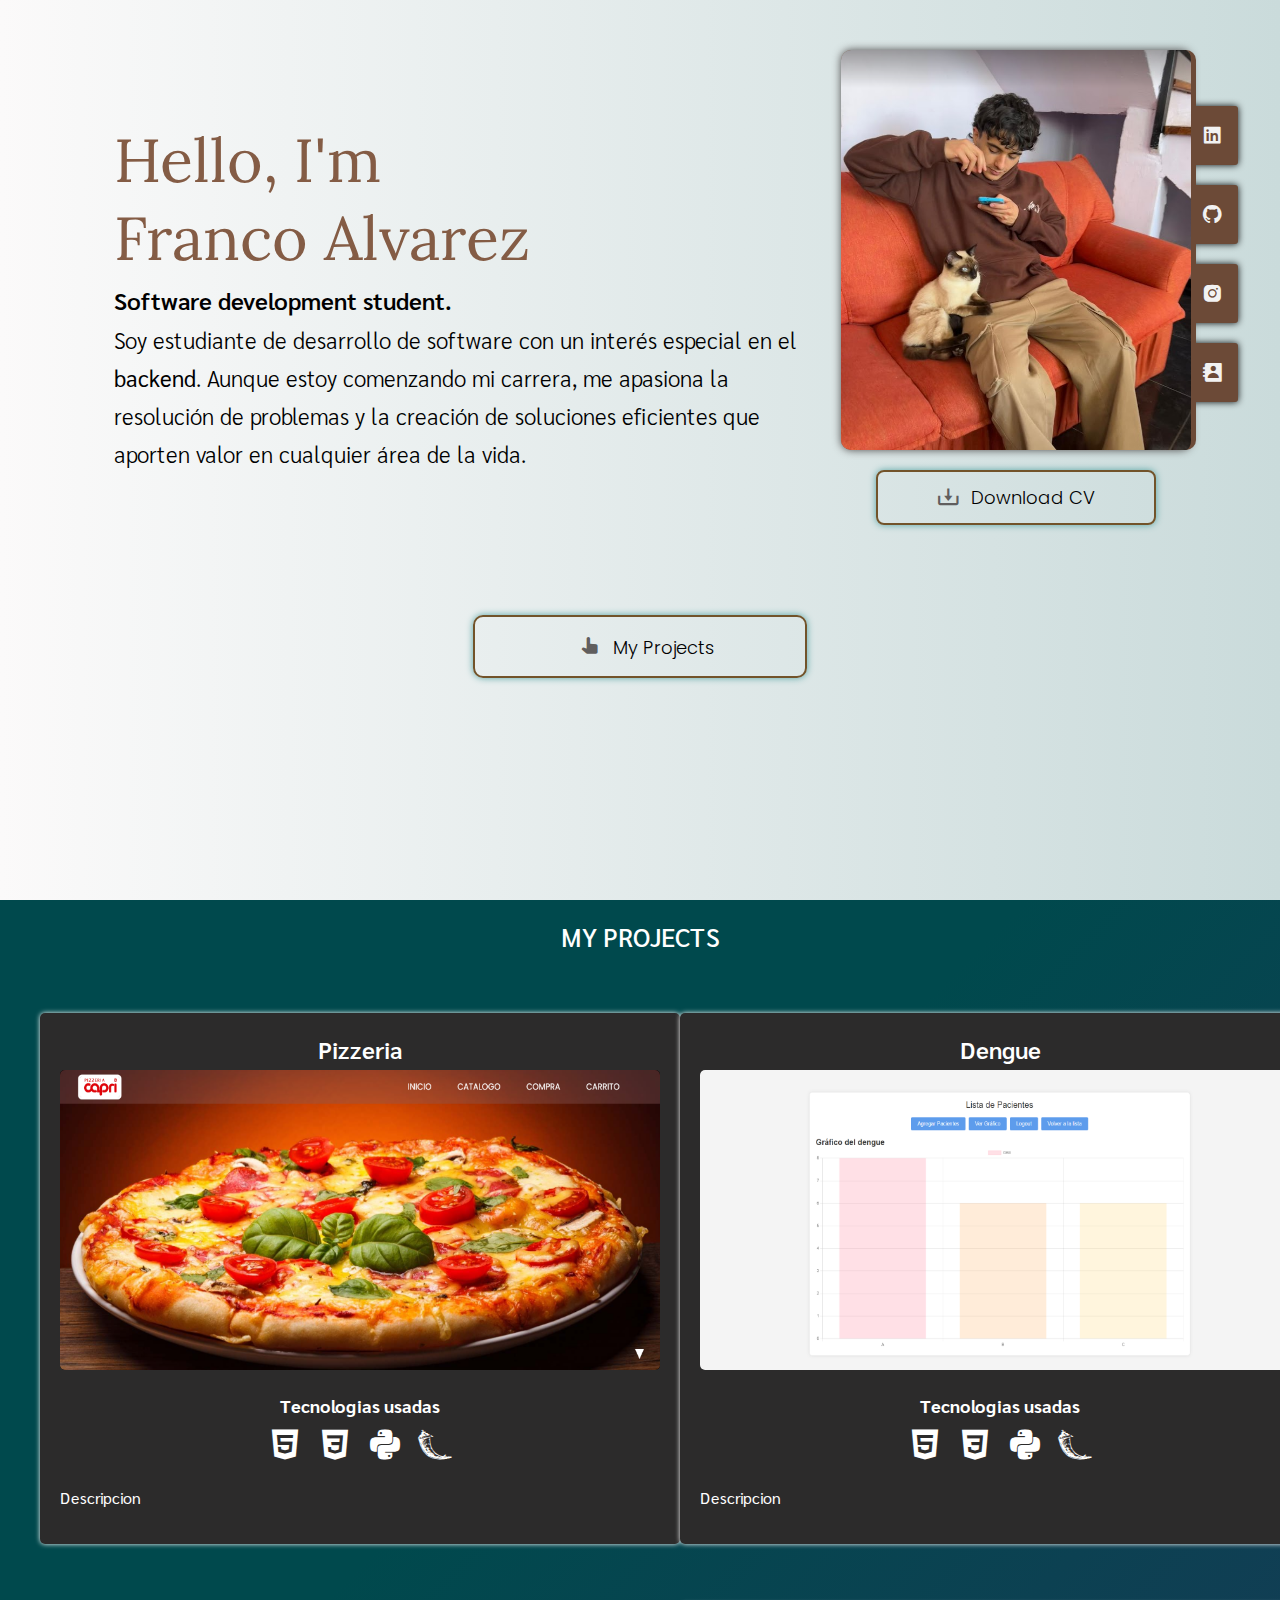
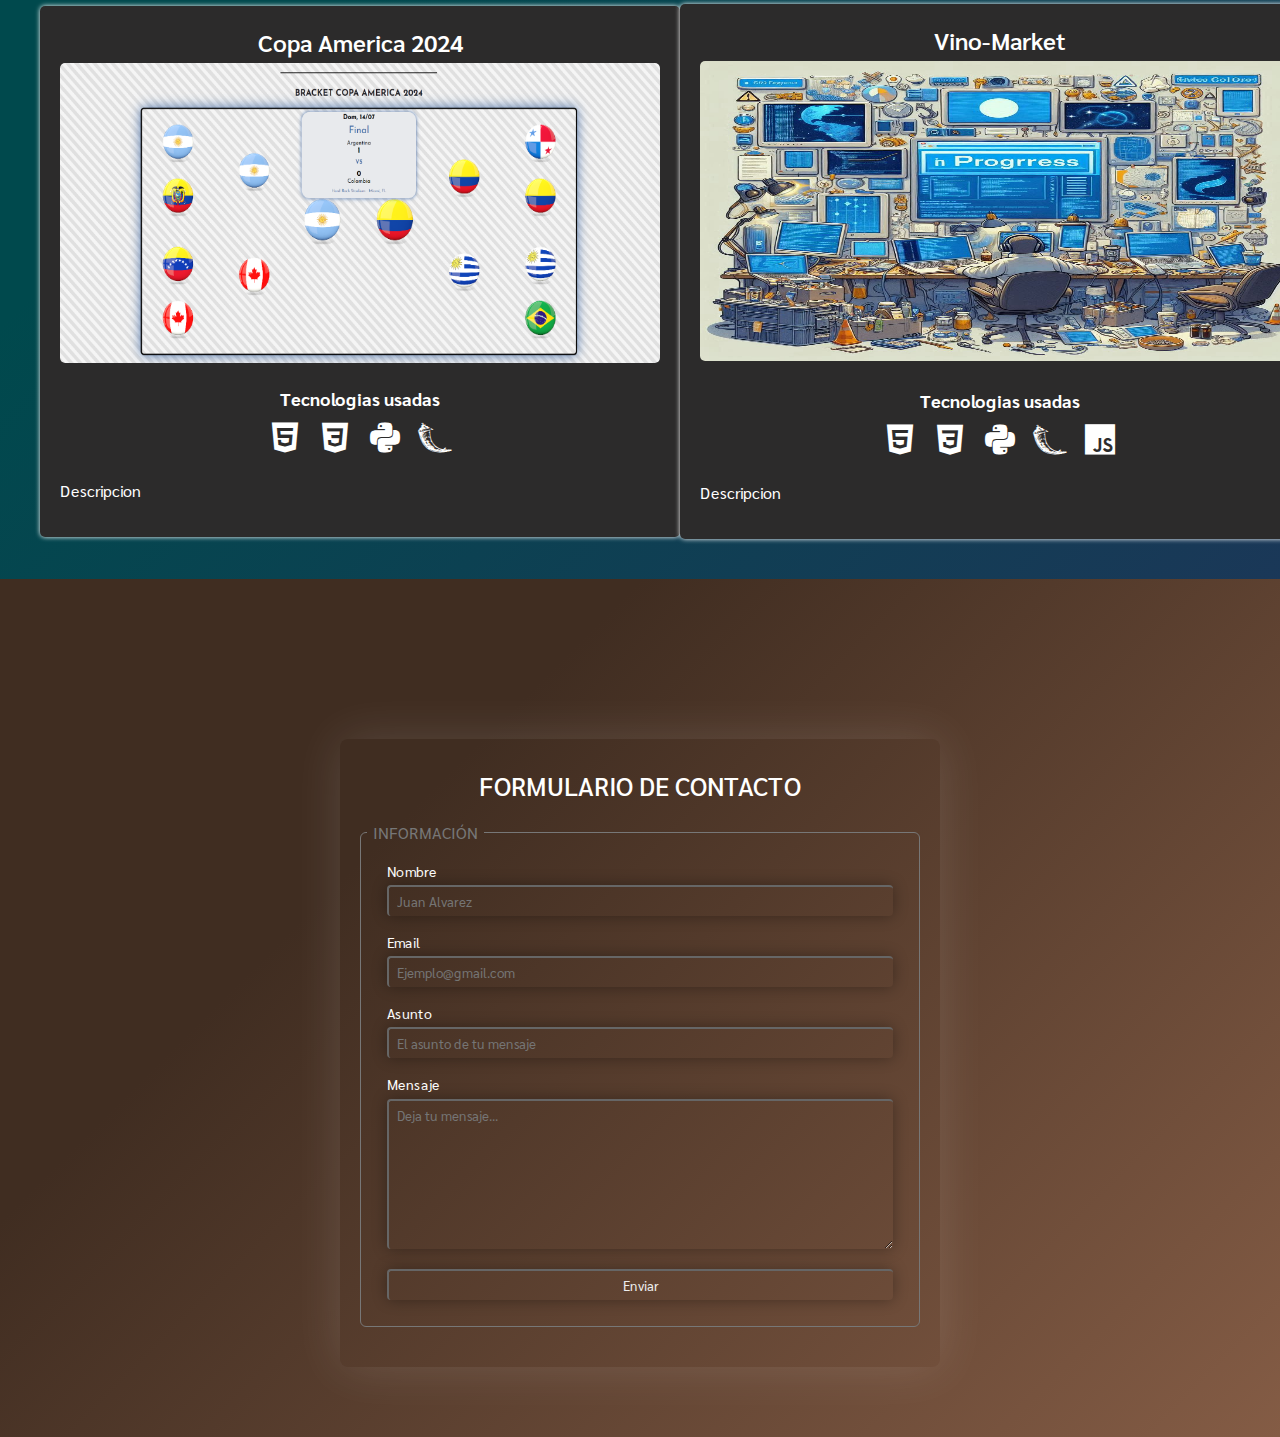
==== index.html @ 4557bd4a "se cambiaron fuentes en pagina de presentacion" ====
<!DOCTYPE html>
<html lang="en">
<head>
    <meta charset="UTF-8">
    <meta name="viewport" content="width=device-width, initial-scale=1.0">
    <title>PORTFOLIO</title>
    <link rel="stylesheet" href="style.css">
    <link rel="stylesheet" href="style2.css">
    <link rel="stylesheet" href="styleform.css">

    <link rel="preconnect" href="https://fonts.googleapis.com">
    <link rel="preconnect" href="https://fonts.gstatic.com" crossorigin>
    <link href="https://fonts.googleapis.com/css2?family=Sarabun:ital,wght@0,100;0,200;0,300;0,400;0,500;0,600;0,700;0,800;1,100;1,200;1,300;1,400;1,500;1,600;1,700;1,800&display=swap" rel="stylesheet">

    <link href='https://unpkg.com/boxicons@2.1.4/css/boxicons.min.css' rel='stylesheet'>
</head>
<body>
    <div class="box">
        <div class="conteiner">
            <div class="text--conteiner">
                <h1>Hello, I'm <br> Franco Alvarez</h1>
                <h3>Software development student.</h3>
                <p class="description">Soy estudiante de desarrollo de software con un interés especial en el <b>backend</b>. Aunque estoy comenzando mi carrera, me apasiona la resolución de problemas y la creación de soluciones eficientes que aporten valor en cualquier área de la vida.</p>
            </div>
            <div class="img-button-conteiner">
                <div class="img--conteiner">
                    <img class="img--principal" src="/img/perfil.png">
                    <div class="social--conteiner">
                        <ul class="social--list">
                            <li class="social--items"><a href="https://www.linkedin.com/in/franco-alvarez-b4960522b/" target="_blank"><i class='bx bxl-linkedin-square'></i></li>
                            <li class="social--items"><a href="https://github.com/Franco4848" target="_blank"><i class='bx bxl-github'></i></a></li>
                            <li class="social--items"><a href="https://www.instagram.com/franco.alvarez____/" target="_blank"><i class='bx bxl-instagram-alt'></i></a></li>
                            <li class="social--items"><a href="#contact" ><i class='bx bxs-contact' ></i></a></li>
                        </ul>               
                    </div>
                </div>
                <button class="downloadcv"><i class='bx bx-download'></i>Download CV</button>
            </div>
        </div>
        <div class="button--projects"><a class="link" href="#myProject"><i class='bx bxs-hand-up'></i>My Projects </a></div>
    </div>

    
    <div class="box--myprojects">
        <h2 class="title--myprojects" id="myProject">My Projects</h2>
        
        <!-- grupo 1 -->
        <div class="conteiner--myprojects">
            <div class="myproject">
                <h3 class="projectName">Pizzeria</h3>
                
                <a class="projectLink" href="https://github.com/Franco4848/tpPizzeria" target="_blank">
                    <div class="img--myproject"><img src="/img/pizzeria-index.png" class="img--myproject"></div>
                </a>

                <div class="tecnologies">
                    <h4 class="title--tecnologies">Tecnologias usadas</h4>
                    <i class='bx bxl-html5'></i>
                    <i class='bx bxl-css3' ></i>
                    <i class='bx bxl-python' ></i>
                    <i class='bx bxl-flask'></i>
                </div>
                <p class="projectDescription">Descripcion</p>
            </div>
            <div class="myproject">
                <h3 class="projectName">Dengue</h3>
                <a class="projectLink" href="https://github.com/Franco4848/control_dengue" target="_blank">
                    <div class="img--myproject"><img src="/img/dengue_resized.png" class="img--myproject"></div>
                </a>
                <div class="tecnologies">
                    <h4 class="title--tecnologies">Tecnologias usadas</h4>
                    <i class='bx bxl-html5'></i>
                    <i class='bx bxl-css3' ></i>
                    <i class='bx bxl-python' ></i>
                    <i class='bx bxl-flask'></i>
                </div>
                <p class="projectDescription">Descripcion</p>
            </div>
        </div>
        <div class="conteiner--myprojects">
            <div class="myproject">
                <h3 class="projectName">Copa America 2024</h3>
                <a class="projectLink" href="https://github.com/Franco4848/copa_america_2024" target="_blank">
                    <div class="img--myproject"><img src="/img/bracket_resized.png" class="img--myproject"></div>
                </a>
                <div class="tecnologies">
                    <h4 class="title--tecnologies">Tecnologias usadas</h4>
                    <i class='bx bxl-html5'></i>
                    <i class='bx bxl-css3' ></i>
                    <i class='bx bxl-python' ></i>
                    <i class='bx bxl-flask'></i>
                </div>
                <p class="projectDescription">Descripcion</p>
            </div>

            <div class="myproject">
                <h3 class="projectName">Vino-Market</h3>
                <a class="projectLink" href="https://github.com/Franco4848/ProyectoFinal" target="_blank">
                    <img src="/img/inprogress.jfif" class="img--myproject cuatro">
                </a>
                <div class="tecnologies">
                    <h4 class="title--tecnologies">Tecnologias usadas</h4>
                    <i class='bx bxl-html5'></i>
                    <i class='bx bxl-css3' ></i>
                    <i class='bx bxl-python' ></i>
                    <i class='bx bxl-flask'></i>
                    <i class='bx bxl-javascript'></i>
                </div>
                <p class="projectDescription">Descripcion</p>
            </div>
        </div>
        <div class="boxtres">
        <form action="https://formsubmit.co/francoalvarez4848@gmail.com" method="POST">
            <h2 id="contact"> Formulario de contacto</h2>
                <fieldset>
                        <legend >INFORMACIÓN</legend>
    
                        <div class="form_input">
                            <label>Nombre
                                <input  type="nombre" placeholder="Juan Alvarez" name="name">
                            </label>
                        </div>
    
                        <div class="form_input">
                            <label>Email
                                <input  type="email" placeholder="Ejemplo@gmail.com" name="email">
                            </label>
                        </div>
    
                        <div class="form_input">
                            <label>Asunto
                                <input type="text" placeholder="El asunto de tu mensaje" name="Asunto" >
                            </label>
                        </div>
                        <div class="form_input">
                            <label>Mensaje
                                <textarea  rows="8" placeholder="Deja tu mensaje..." name="messaje"></textarea>
                            </label>
                        </div>
                        <div class="form_input">
                            <button class="send-button" type="submit">Enviar</button>
                        </div>
            </fieldset>
        </form>
        <p class="relleno"></p>
</div>

    </div>

</body>
</html>
---- style.css ----
/* @media (max-width: 768px) {
    .conteiner {
        flex-direction: column;
        text-align: center;
    }

    .text--conteiner {
        max-width: 100%;
        margin-bottom: 20px;
    }
} */
@import url('https://fonts.googleapis.com/css2?family=Lora:ital,wght@0,400..700;1,400..700&family=Poppins:ital,wght@0,100;0,200;0,300;0,400;0,500;0,600;0,700;0,800;0,900;1,100;1,200;1,300;1,400;1,500;1,600;1,700;1,800;1,900&family=Sarabun:ital,wght@0,100;0,200;0,300;0,400;0,500;0,600;0,700;0,800;1,100;1,200;1,300;1,400;1,500;1,600;1,700;1,800&display=swap');
@import url('https://fonts.googleapis.com/css2?family=Lora:ital,wght@0,400..700;1,400..700&family=Sarabun:ital,wght@0,100;0,200;0,300;0,400;0,500;0,600;0,700;0,800;1,100;1,200;1,300;1,400;1,500;1,600;1,700;1,800&display=swap');


body {
    background: linear-gradient(to right, #fbfafa, #cadbdb);
    margin: 0;
    font-family: 'Sarabun';
    padding-bottom: 0;

}
.box{
    width: 100%;
    height: 100vh;
}

.conteiner {
    display: flex;
    justify-content: space-between;
    align-items: center;
    margin: auto;
    padding: 50px;
    width: 90%;

}

.text--conteiner {
    margin-left: 40px;
    padding: 10px;
    max-width: 60%;
}
h1{
    font-size: 3.8rem;
    color: #845c45;
    margin-bottom: 5px;
    font-family: 'Lora';
    font-weight: 400;
    margin-bottom: 7px;

}
h3{
    margin-top: 0;
    font-size: 1.5rem;
    font-weight: 600;
    margin-bottom: 5px;
}

.description{
    margin-top: 0;
    font-size: 1.4rem;
    line-height: 1.7;
    font-weight: 300;
}

.img-button-conteiner{
    position: relative;
    display: flex;
    flex-direction: column; /* Alinear columna */
    align-items: center;
    justify-content: center;
    margin: auto;
}

.img--conteiner {
    position: relative;
    background-color: transparent;
    color: #fff;
    width: 350px;
    height: 400px;
    border-radius: 10px;
    margin: auto;
    box-shadow: 0 0 8px #4d4a4a;

}

.img--principal{
    position: relative;
    background-color: #6c4a37;
    z-index: 100;
    width: 100%;
    height: 100%;
    border-radius:10px;
    padding: 0px;
    padding-right: 5px;
    padding-top: 0px;
}

.downloadcv{
    background-color: transparent;
    margin-top: 20px;
    padding: 12px 20px;
    font-family: inherit;
    font-size: 18px;
    /*borde*/
    border: 2px solid #72532a;
    border-radius: 8px;
    /*alineación*/
    display: flex;
    align-items: center;
    justify-content: center;
    cursor: pointer;
    transition: background-color 0.3s ease, color 0.3s ease;
    font-family: 'Poppins';
    font-weight: 300;
    width: 80%;
    box-shadow: 0 0 7px #58a5a5;
}
.downloadcv:hover {
    background-color: #72532a;
    color: #ffff;
}

.bx-download{
    margin-right: 10px;
    color: #605e5e;
    /*alineación*/
    display: flex;
    align-items: center;
    justify-content: center;
    font-size: 25px;
    transition: color 0.3s ease;
}
.downloadcv:hover .bx-download{
    color: white;
}

.social--conteiner{
    position: absolute;
    left: 280px;
    top: 20px;
    z-index: 1 !important;
    display: flex;
    flex-direction: column;
    align-items: center;
}

.social--list{
    position: absolute;
    left: 5px;
}

.social--items{
    position: static;
    list-style: none;
    font-size: 1.4rem;
    margin: 20px;
    background-color: #6c4a37;
    padding: 15px;
    border-radius: 3px;
    overflow: hidden;
    align-items: center;
    box-shadow: 0 0 7px #090c0c;

    justify-content: center;
    transform: scale(1);
    transition: 0.3s ease;
}
.social--items:hover{
    transform: scale(1.2);

}
.social--items a{
    color: #f2f2f2;
    text-decoration: none;
}

.button--projects{
    display: flex;
    color: #000;
    padding: 15px;
    width: 300px;
    margin: auto;
    border-radius: 10px;
    margin-top: 40px;
    text-decoration: none;
    text-align: center;
    justify-content: center;
    border: 2px solid #72532a;
    font-size: 18px;
    font-family: 'Poppins';
    font-weight: 300;
    transition: 0.3s ease;
    box-shadow: 0 0 7px #58a5a5;

    ;
}
.bxs-hand-up{
    padding: 3px;
    margin-right: 10px;
    color: #605e5e;
    font-size: 20px;

    
    /* color:#72532a; */
}
.button--projects:hover{
    background-color: #72532a;
    color: #fff;
    
}
.link{
    text-decoration: none;
    color:#000;
    margin-left: 10px;

}

.button--projects:hover .link, 
.button--projects:hover .bxs-hand-up {
    color: #fff;
}
---- style2.css ----
.box--myprojects{
    position: relative;
    margin: 0;
    width: 100%;
    background: linear-gradient(135deg, #00494d 30%, #292E5E 100%);
    color: #FFF;
    height: auto;
    padding-bottom: 0;
    font-family: 'Sarabun'; 


}
.projectLink{
    color: #FFF;
    text-decoration: none;
    
}
.projectLink:hover{
    transform: scale(1.1);
}
.title--myprojects{
    font-family: 'Sarabun'; 
    text-align: center;
    padding: 20px;
}
.conteiner--myprojects{
    display: flex;
    margin: 20px;
    /* justify-content: center; */
    align-items: center;
    padding: 20px;
}
.myproject{
    margin: auto;
    width: 600px;
    /* border: 3px solid #000; */
    padding: 20px;
    align-items: center;
    background-color: #2c2b2b;
    border-radius: 5px;
    box-shadow: 0 0 5px #FFF;
}

.projectName{
    text-align: center;

}
.img--myproject{
    background-color: #000;
    width: 600px;
    height: 300px;
    margin: auto;
    border-radius: 5px;
    transition: 0.3s ease;
    transform: scale(1);
}

.img--myproject:hover{
    transform: scale(1.03);
}
.img--myproject .cuatro{
    width: 500px;
    height: 250px;
}
.title--tecnologies{
    font-size: 18px;
    margin-bottom: 2px;
}

.tecnologies{
    font-size: 40px;
    text-align: center;
    transition: 0.3s ease;
    transform: scale(1);
}
.tecnologies:hover{
    color: #4650a7;
    transform: scale(1.2);

}

.projectDescription{

}
---- styleform.css ----
form{
    margin-bottom: 0 ;
}
.boxtres{
    background-color: #6c4a37;
    background: linear-gradient(135deg, #402d21 30%, #845c45 100%);


    padding-top: 10px;
}
h2{
    text-align: center;
    margin: 0;
    margin-bottom: 10px;
    font-weight: 500;
    text-transform: uppercase;
    padding: 10px;
    font-size: 1.6em;
    font-family: 'Sarabun'; 


}

form{
    font-family: 'Sarabun';
    background-color: transparent ;
    padding: 20px 0px;
    max-width: 600px;
    margin: auto;
    margin-top: 150px;
    box-shadow: 0 0 50px #fff2;
    border-radius: 8px;
    margin-bottom: 30px;
    

}

.form_input{
    padding: 6px 20px;
}

input, textarea, select{
    font-family: inherit;
    width: 100%;
    box-sizing: border-box;
    border: none;
    border-left: 2px solid #666;
    border-top: 2px solid #666;
    padding: 6px 8px;
    box-shadow: 0 0 15px #0005;
    background: transparent;
    border-radius: 4px;
    color: #eee;
}

option{
    background-color: #222;
}
textarea{
    min-width: 100%;
    resize: vertical; /* Para que se pueda desplazar solo de forma vertical*/
    /* resize: none; para que el tamaño del cuadro se quede de forma predeterminada */
    min-height: 102px;
    max-height: 200px;
}

.relleno{
    margin: auto;
    padding: 20px;
}

label{
    font-size: 0.88em;
    line-height: 2;
}

.checkbox{
    width:auto;
    height: 12px;
    
}

fieldset{
    margin: 0 20px;
    padding: 8px 6px 20px 6px;
    border: 1px solid #777;
    border-radius: 6px;
    margin-bottom: 20px;
}
legend{
    padding: 0 6px;
    color: #777;
}
.send-button{
    font-family: inherit;
    width: 100%;
    padding: 6px 8px;
    box-shadow: 0 0 15px #0005;
    background: transparent;
    border-radius: 4px;
    color: #eee;
    border: none;
    border-left: 2px solid #666;
    border-top: 2px solid #666;
}
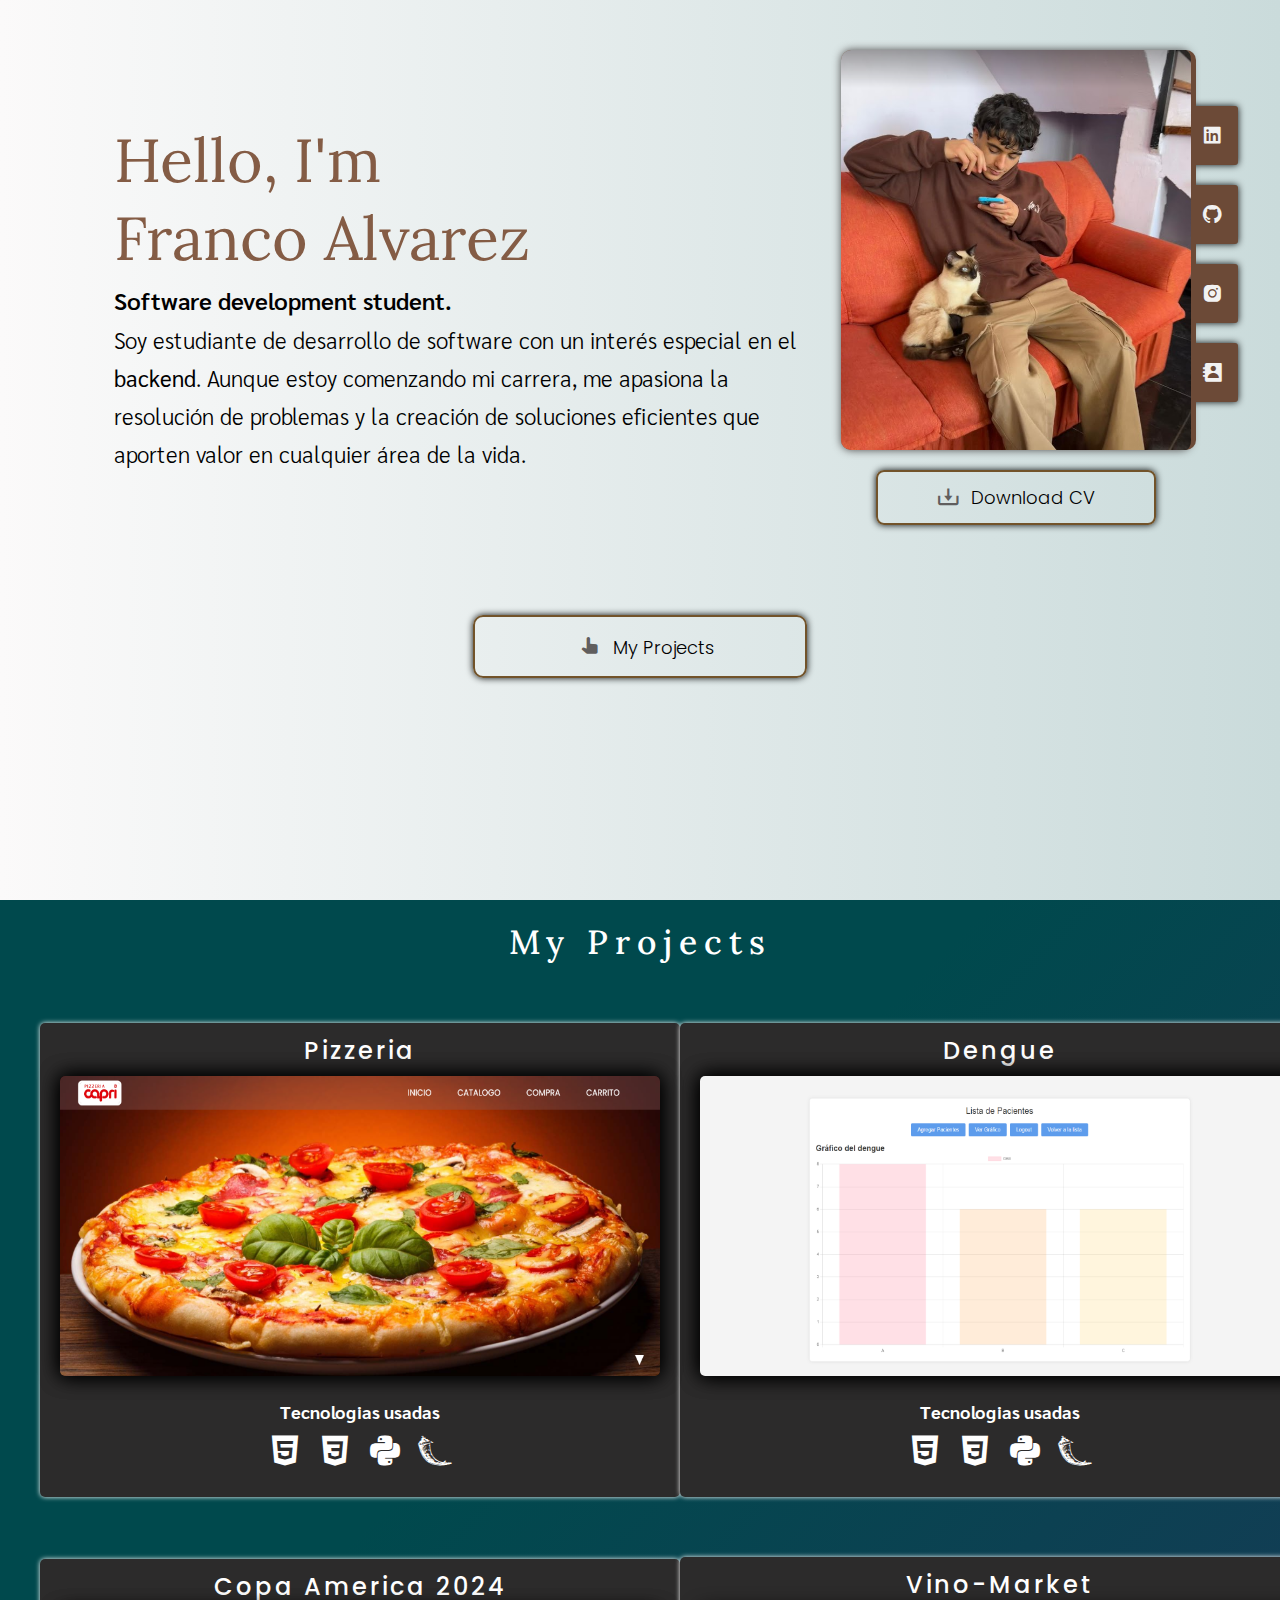
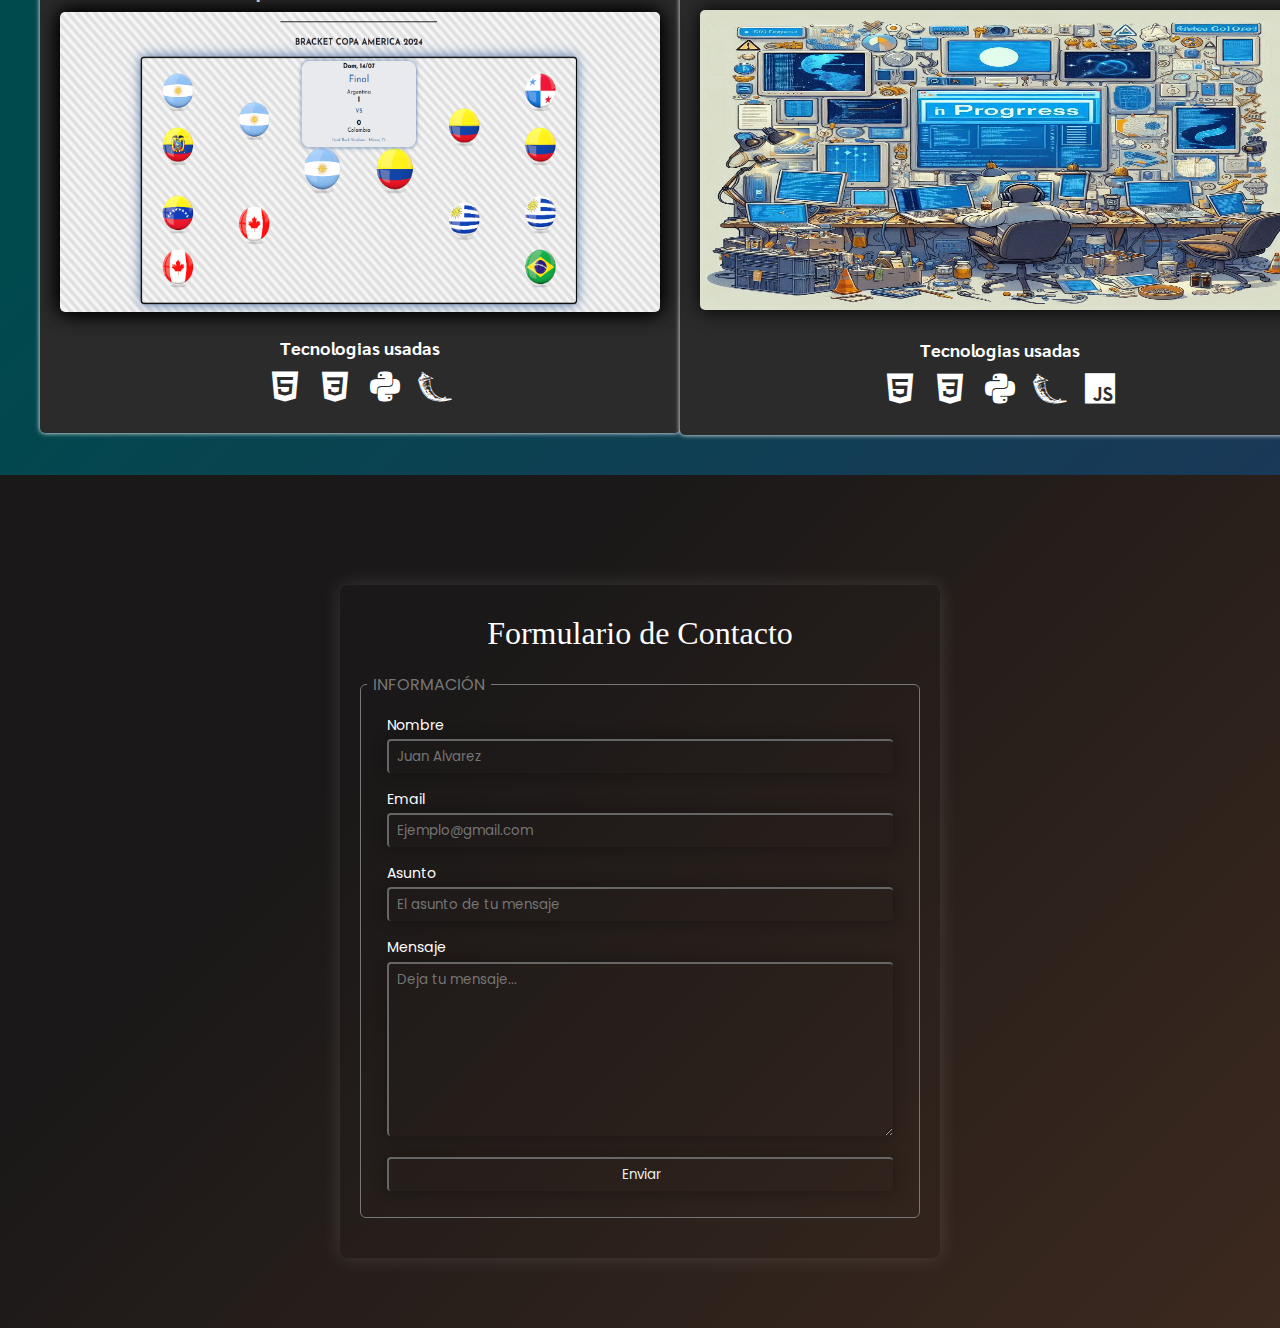
==== commit e23040cb: "se arreglaron todas las tipografias y backgrounds" ====
--- a/index.html
+++ b/index.html
@@ -60,7 +60,7 @@
                     <i class='bx bxl-python' ></i>
                     <i class='bx bxl-flask'></i>
                 </div>
-                <p class="projectDescription">Descripcion</p>
+                <!-- <p class="projectDescription">Descripcion</p> -->
             </div>
             <div class="myproject">
                 <h3 class="projectName">Dengue</h3>
@@ -74,7 +74,7 @@
                     <i class='bx bxl-python' ></i>
                     <i class='bx bxl-flask'></i>
                 </div>
-                <p class="projectDescription">Descripcion</p>
+                <!-- <p class="projectDescription">Descripcion</p> -->
             </div>
         </div>
         <div class="conteiner--myprojects">
@@ -90,7 +90,7 @@
                     <i class='bx bxl-python' ></i>
                     <i class='bx bxl-flask'></i>
                 </div>
-                <p class="projectDescription">Descripcion</p>
+                <!-- <p class="projectDescription">Descripcion</p> -->
             </div>
 
             <div class="myproject">
@@ -106,12 +106,12 @@
                     <i class='bx bxl-flask'></i>
                     <i class='bx bxl-javascript'></i>
                 </div>
-                <p class="projectDescription">Descripcion</p>
+                <!-- <p class="projectDescription">Descripcion</p> -->
             </div>
         </div>
         <div class="boxtres">
         <form action="https://formsubmit.co/francoalvarez4848@gmail.com" method="POST">
-            <h2 id="contact"> Formulario de contacto</h2>
+            <h2 id="contact"> Formulario de Contacto</h2>
                 <fieldset>
                         <legend >INFORMACIÓN</legend>
     
--- a/style.css
+++ b/style.css
@@ -114,7 +114,9 @@
     font-family: 'Poppins';
     font-weight: 300;
     width: 80%;
-    box-shadow: 0 0 7px #58a5a5;
+    box-shadow: 0 0 7px #090c0c;
+
+
 }
 .downloadcv:hover {
     background-color: #72532a;
@@ -191,9 +193,7 @@
     font-family: 'Poppins';
     font-weight: 300;
     transition: 0.3s ease;
-    box-shadow: 0 0 7px #58a5a5;
-
-    ;
+    box-shadow: 0 0 7px #090c0c;
 }
 .bxs-hand-up{
     padding: 3px;
--- a/style2.css
+++ b/style2.css
@@ -1,3 +1,8 @@
+@import url('https://fonts.googleapis.com/css2?family=Lora:ital,wght@0,400..700;1,400..700&family=Poppins:ital,wght@0,100;0,200;0,300;0,400;0,500;0,600;0,700;0,800;0,900;1,100;1,200;1,300;1,400;1,500;1,600;1,700;1,800;1,900&family=Sarabun:ital,wght@0,100;0,200;0,300;0,400;0,500;0,600;0,700;0,800;1,100;1,200;1,300;1,400;1,500;1,600;1,700;1,800&display=swap');
+@import url('https://fonts.googleapis.com/css2?family=Lora:ital,wght@0,400..700;1,400..700&family=Sarabun:ital,wght@0,100;0,200;0,300;0,400;0,500;0,600;0,700;0,800;1,100;1,200;1,300;1,400;1,500;1,600;1,700;1,800&display=swap');
+
+
+
 .box--myprojects{
     position: relative;
     margin: 0;
@@ -19,7 +24,10 @@
     transform: scale(1.1);
 }
 .title--myprojects{
-    font-family: 'Sarabun'; 
+    font-family: 'Lora';
+    font-size: 2.1rem;
+    text-transform: capitalize;
+    letter-spacing: 7px;
     text-align: center;
     padding: 20px;
 }
@@ -35,6 +43,7 @@
     width: 600px;
     /* border: 3px solid #000; */
     padding: 20px;
+    padding-top: 10px;
     align-items: center;
     background-color: #2c2b2b;
     border-radius: 5px;
@@ -43,6 +52,12 @@
 
 .projectName{
     text-align: center;
+    font-family: 'Poppins';
+    font-weight: 500;
+    margin-bottom: 8px;
+    margin-top: 0px;
+    letter-spacing: 3px;
+
 
 }
 .img--myproject{
@@ -50,6 +65,7 @@
     width: 600px;
     height: 300px;
     margin: auto;
+    box-shadow: 0 0 20px #000;
     border-radius: 5px;
     transition: 0.3s ease;
     transform: scale(1);
@@ -73,11 +89,6 @@
     transition: 0.3s ease;
     transform: scale(1);
 }
-.tecnologies:hover{
-    color: #4650a7;
-    transform: scale(1.2);
-
-}
 
 .projectDescription{
 
--- a/styleform.css
+++ b/styleform.css
@@ -1,10 +1,14 @@
+@import url('https://fonts.googleapis.com/css2?family=Lora:ital,wght@0,400..700;1,400..700&family=Poppins:ital,wght@0,100;0,200;0,300;0,400;0,500;0,600;0,700;0,800;0,900;1,100;1,200;1,300;1,400;1,500;1,600;1,700;1,800;1,900&family=Sarabun:ital,wght@0,100;0,200;0,300;0,400;0,500;0,600;0,700;0,800;1,100;1,200;1,300;1,400;1,500;1,600;1,700;1,800&display=swap');
+@import url('https://fonts.googleapis.com/css2?family=Lora:ital,wght@0,400..700;1,400..700&family=Sarabun:ital,wght@0,100;0,200;0,300;0,400;0,500;0,600;0,700;0,800;1,100;1,200;1,300;1,400;1,500;1,600;1,700;1,800&display=swap');
+
+
 
 form{
     margin-bottom: 0 ;
 }
 .boxtres{
     background-color: #6c4a37;
-    background: linear-gradient(135deg, #402d21 30%, #845c45 100%);
+    background: linear-gradient(135deg, #1a1818 30%, #3c291f 100%);
 
 
     padding-top: 10px;
@@ -14,22 +18,22 @@
     margin: 0;
     margin-bottom: 10px;
     font-weight: 500;
-    text-transform: uppercase;
+    /* text-transform: capitalize; */
     padding: 10px;
-    font-size: 1.6em;
-    font-family: 'Sarabun'; 
+    font-size: 2.0em;
+    font-family: 'Lola'; 
 
 
 }
 
 form{
-    font-family: 'Sarabun';
+    font-family: 'Poppins';
     background-color: transparent ;
     padding: 20px 0px;
     max-width: 600px;
     margin: auto;
-    margin-top: 150px;
-    box-shadow: 0 0 50px #fff2;
+    margin-top: 100px;
+    box-shadow: 0 0 20px #fff2;
     border-radius: 8px;
     margin-bottom: 30px;
     
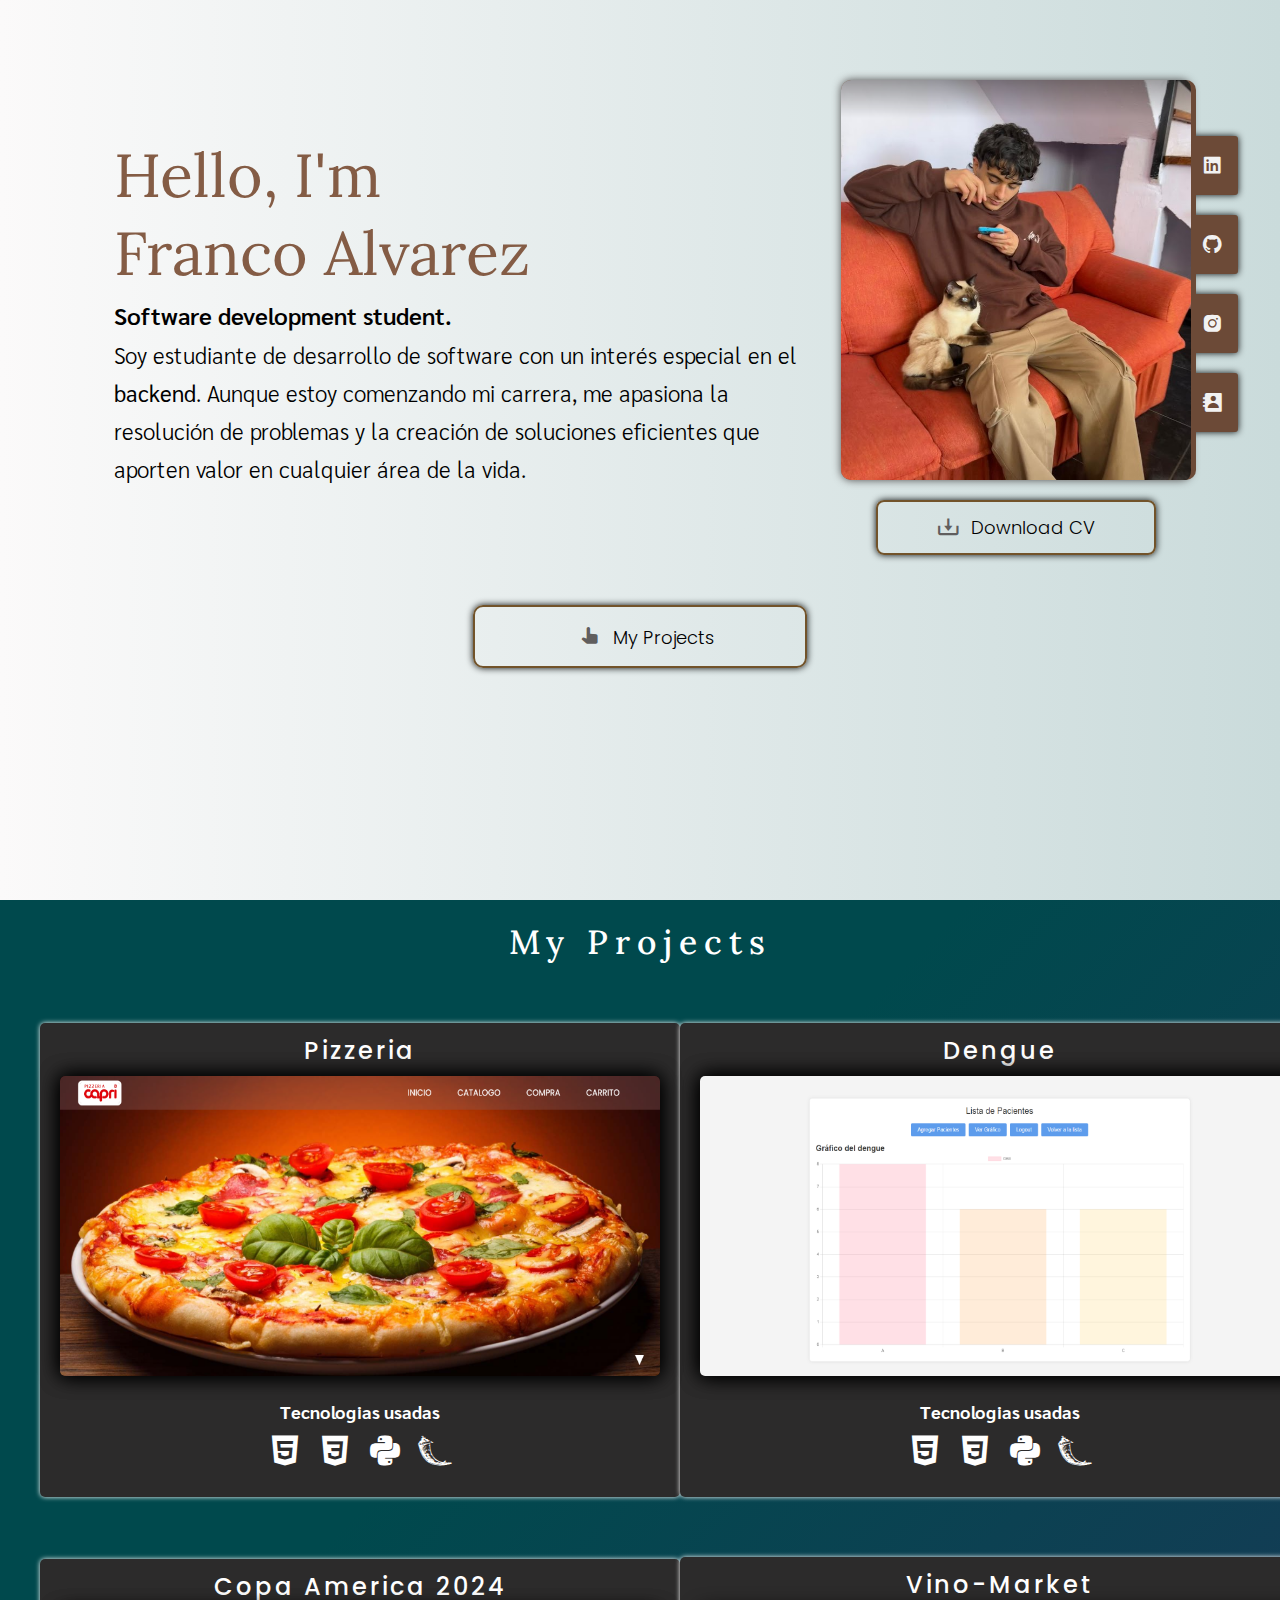
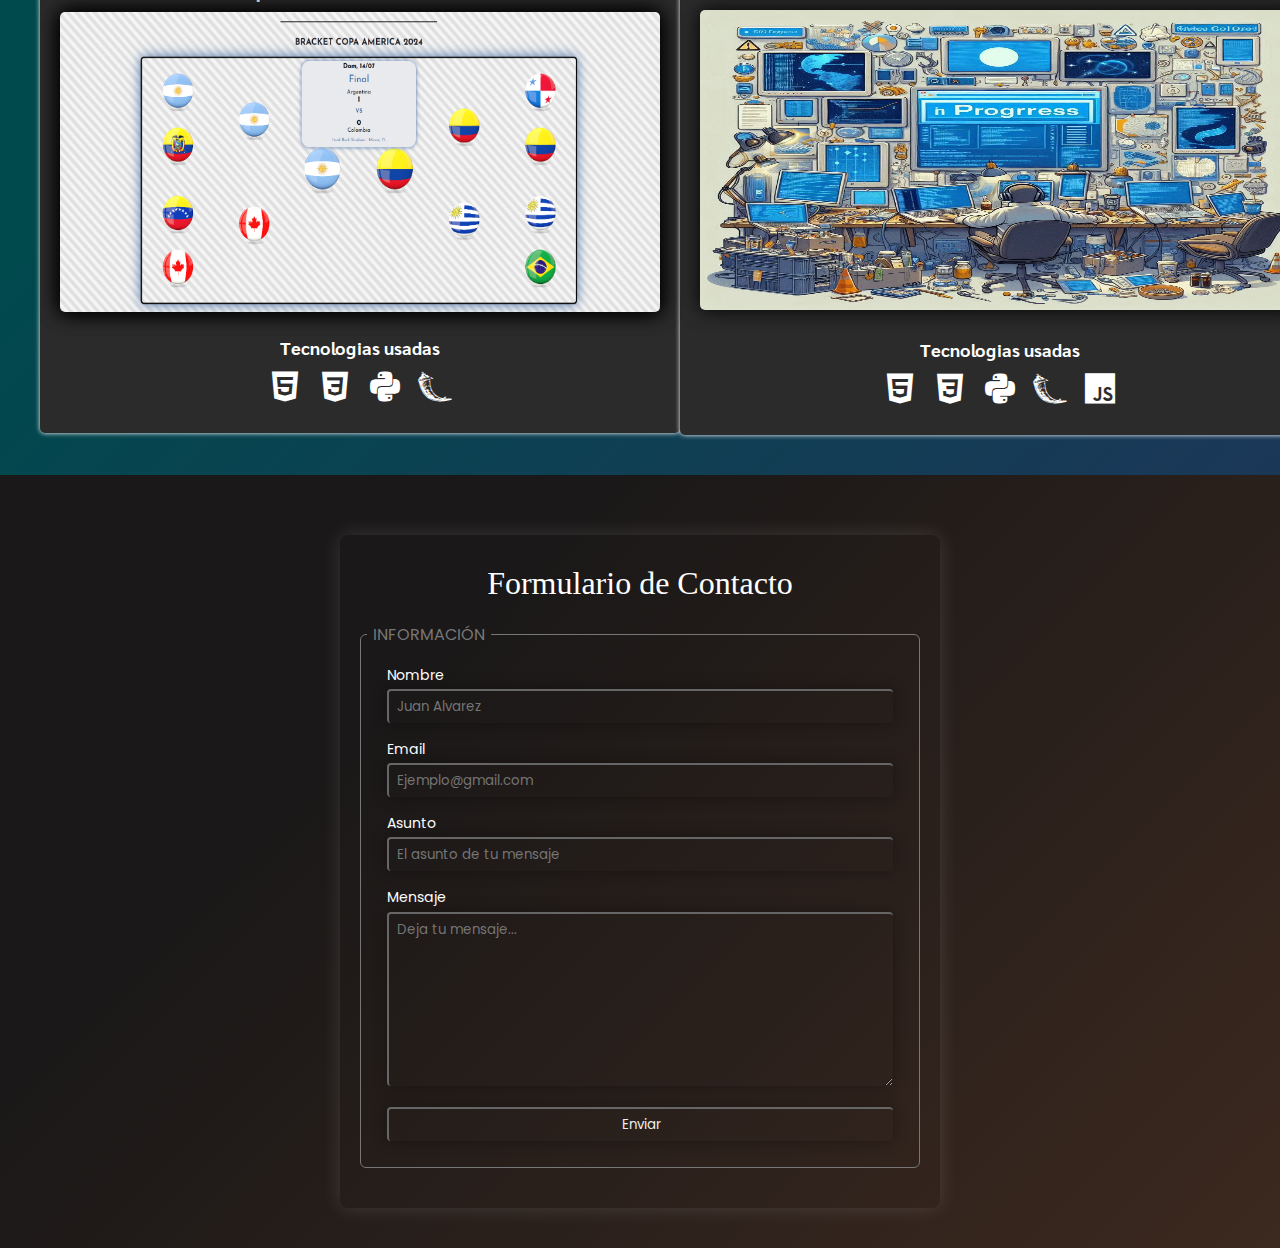
==== commit 3eb8b8c1: "se agrego funcionalidad de que aparezca un cartel con el hover en botones de redes y contacto" ====
--- a/index.html
+++ b/index.html
@@ -23,24 +23,27 @@
                 <p class="description">Soy estudiante de desarrollo de software con un interés especial en el <b>backend</b>. Aunque estoy comenzando mi carrera, me apasiona la resolución de problemas y la creación de soluciones eficientes que aporten valor en cualquier área de la vida.</p>
             </div>
             <div class="img-button-conteiner">
+            <div class="tooltip" id="tooltip"></div>
+
                 <div class="img--conteiner">
                     <img class="img--principal" src="/img/perfil.png">
                     <div class="social--conteiner">
                         <ul class="social--list">
-                            <li class="social--items"><a href="https://www.linkedin.com/in/franco-alvarez-b4960522b/" target="_blank"><i class='bx bxl-linkedin-square'></i></li>
-                            <li class="social--items"><a href="https://github.com/Franco4848" target="_blank"><i class='bx bxl-github'></i></a></li>
-                            <li class="social--items"><a href="https://www.instagram.com/franco.alvarez____/" target="_blank"><i class='bx bxl-instagram-alt'></i></a></li>
-                            <li class="social--items"><a href="#contact" ><i class='bx bxs-contact' ></i></a></li>
+                            <li class="social--items" data-tooltip="Mi Linkedin"><a href="https://www.linkedin.com/in/franco-alvarez-b4960522b/" target="_blank"><i class='bx bxl-linkedin-square'></i></li>
+                            <li class="social--items" data-tooltip="Mi Github"><a href="https://github.com/Franco4848" target="_blank"><i class='bx bxl-github'></i></a></li>
+                            <li class="social--items"data-tooltip="Mi Instagram"><a href="https://www.instagram.com/franco.alvarez____/" target="_blank"><i class='bx bxl-instagram-alt'></i></a></li>
+                            <li class="social--items" data-tooltip="Contact Me!"><a href="#contact" ><i class='bx bxs-contact' ></i></a></li>
                         </ul>               
                     </div>
                 </div>
                 <button class="downloadcv"><i class='bx bx-download'></i>Download CV</button>
             </div>
         </div>
+
         <div class="button--projects"><a class="link" href="#myProject"><i class='bx bxs-hand-up'></i>My Projects </a></div>
     </div>
 
-    
+    <!-- SECCION MY PROJECTS -->
     <div class="box--myprojects">
         <h2 class="title--myprojects" id="myProject">My Projects</h2>
         
@@ -146,6 +149,6 @@
 </div>
 
     </div>
-
+    <script src="script.js"></script>
 </body>
 </html>--- a/style.css
+++ b/style.css
@@ -21,6 +21,7 @@
 
 }
 .box{
+    margin-top: 0px;
     width: 100%;
     height: 100vh;
 }
@@ -184,7 +185,7 @@
     width: 300px;
     margin: auto;
     border-radius: 10px;
-    margin-top: 40px;
+    margin-top: 0px;
     text-decoration: none;
     text-align: center;
     justify-content: center;
@@ -219,4 +220,23 @@
 .button--projects:hover .link, 
 .button--projects:hover .bxs-hand-up {
     color: #fff;
+}
+
+.tooltip {
+    display: flex;
+    /* background-color: #333; */
+    color: #605e5e;
+    font-family: 'Poppins';
+    font-size: 16px;
+    letter-spacing: px;
+    padding: 10px;
+    border-radius: 5px;
+    visibility: hidden;
+    opacity: 0;
+    transition: opacity 0.3s ease, visibility 0.3s ease;
+    z-index: 10;
+    pointer-events: none; /* No interfiere con el mouse */
+    margin: 10px;
+    position: static;
+    margin-top: 0;
 }--- a/style2.css
+++ b/style2.css
@@ -89,7 +89,3 @@
     transition: 0.3s ease;
     transform: scale(1);
 }
-
-.projectDescription{
-
-}
--- a/styleform.css
+++ b/styleform.css
@@ -32,10 +32,10 @@
     padding: 20px 0px;
     max-width: 600px;
     margin: auto;
-    margin-top: 100px;
+    margin-top: 50px;
     box-shadow: 0 0 20px #fff2;
     border-radius: 8px;
-    margin-bottom: 30px;
+    margin-bottom: 0px;
     
 
 }
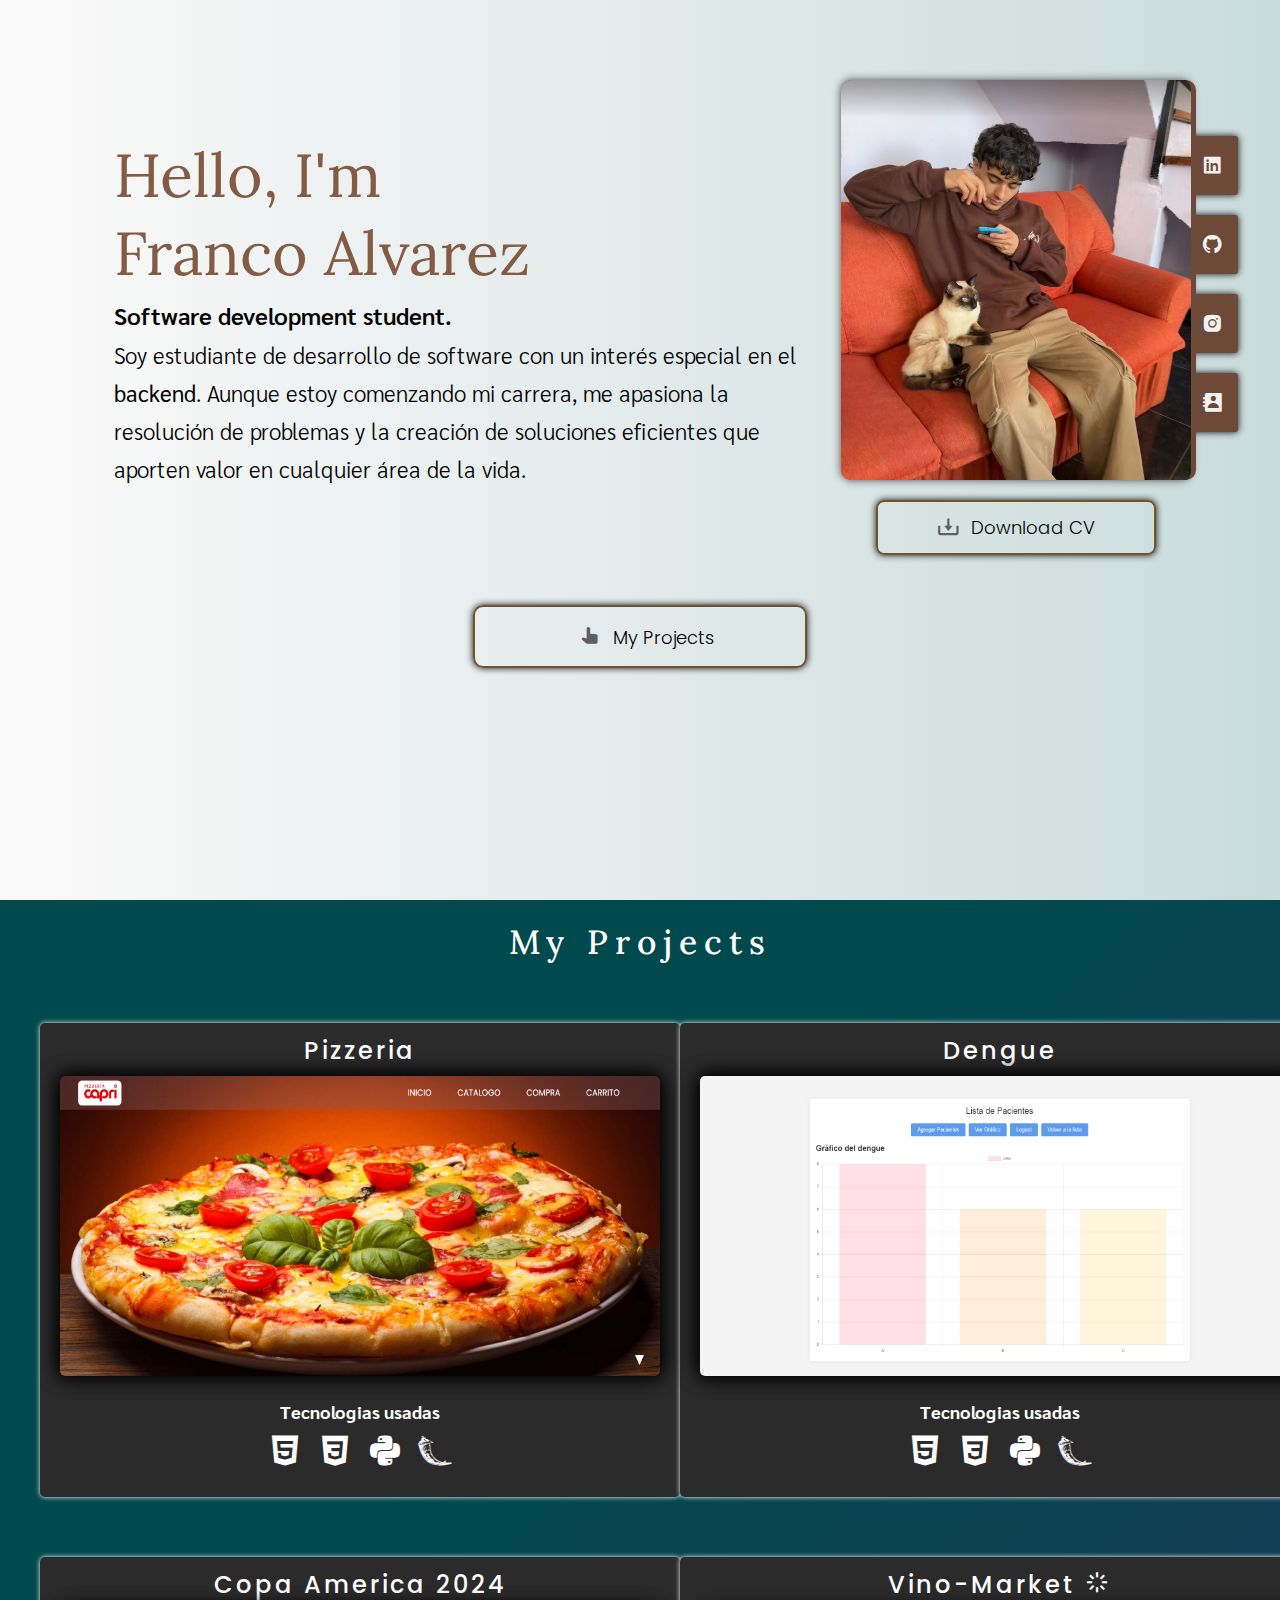
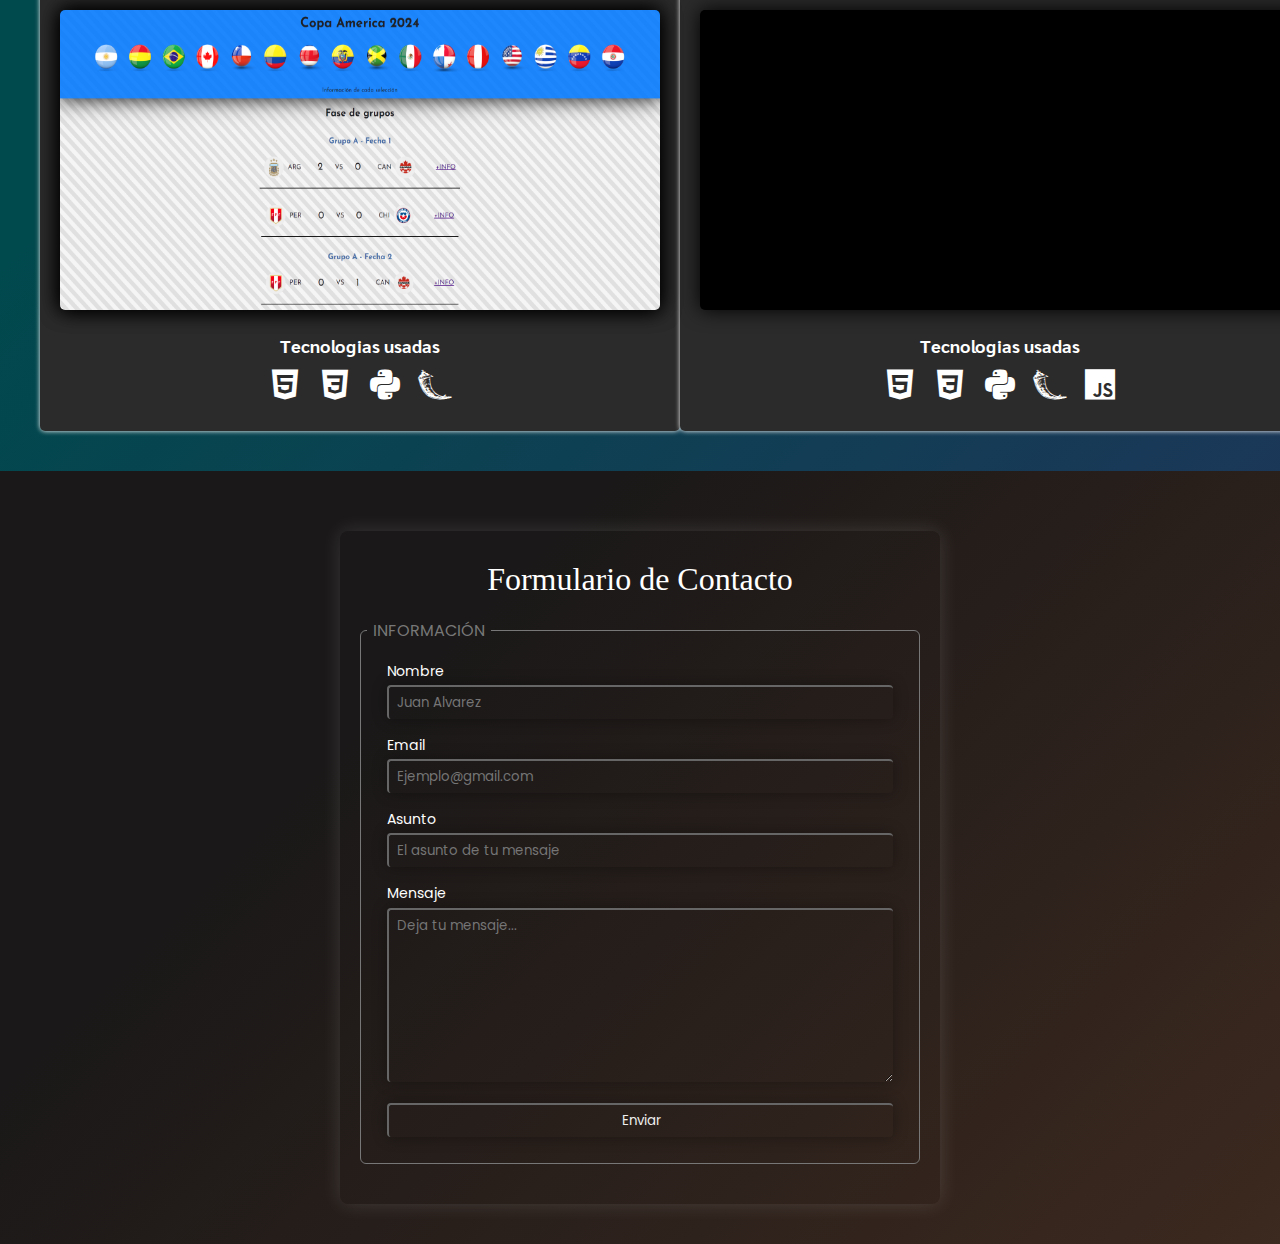
==== commit b3e85536: "se agrego video de carga en lugar de la imagen del proyectto que falta" ====
--- a/index.html
+++ b/index.html
@@ -84,7 +84,7 @@
             <div class="myproject">
                 <h3 class="projectName">Copa America 2024</h3>
                 <a class="projectLink" href="https://github.com/Franco4848/copa_america_2024" target="_blank">
-                    <div class="img--myproject"><img src="/img/bracket_resized.png" class="img--myproject"></div>
+                    <div class="img--myproject"><img src="/img/coAmericaIndex.png" class="img--myproject"></div>
                 </a>
                 <div class="tecnologies">
                     <h4 class="title--tecnologies">Tecnologias usadas</h4>
@@ -97,9 +97,15 @@
             </div>
 
             <div class="myproject">
-                <h3 class="projectName">Vino-Market</h3>
+                <h3 class="projectName">Vino-Market <i class='bx bx-loader bx-spin' ></i></h3>
                 <a class="projectLink" href="https://github.com/Franco4848/ProyectoFinal" target="_blank">
-                    <img src="/img/inprogress.jfif" class="img--myproject cuatro">
+                    <div class="img--myproject">
+                        <video width="100%" height="100%"  autoplay loop>
+                            <source src="/img/loading.mp4" type="video/mp4">
+                            Tu navegador no soporta la etiqueta video.
+                        </video>
+                </iframe>
+                </div>
                 </a>
                 <div class="tecnologies">
                     <h4 class="title--tecnologies">Tecnologias usadas</h4>
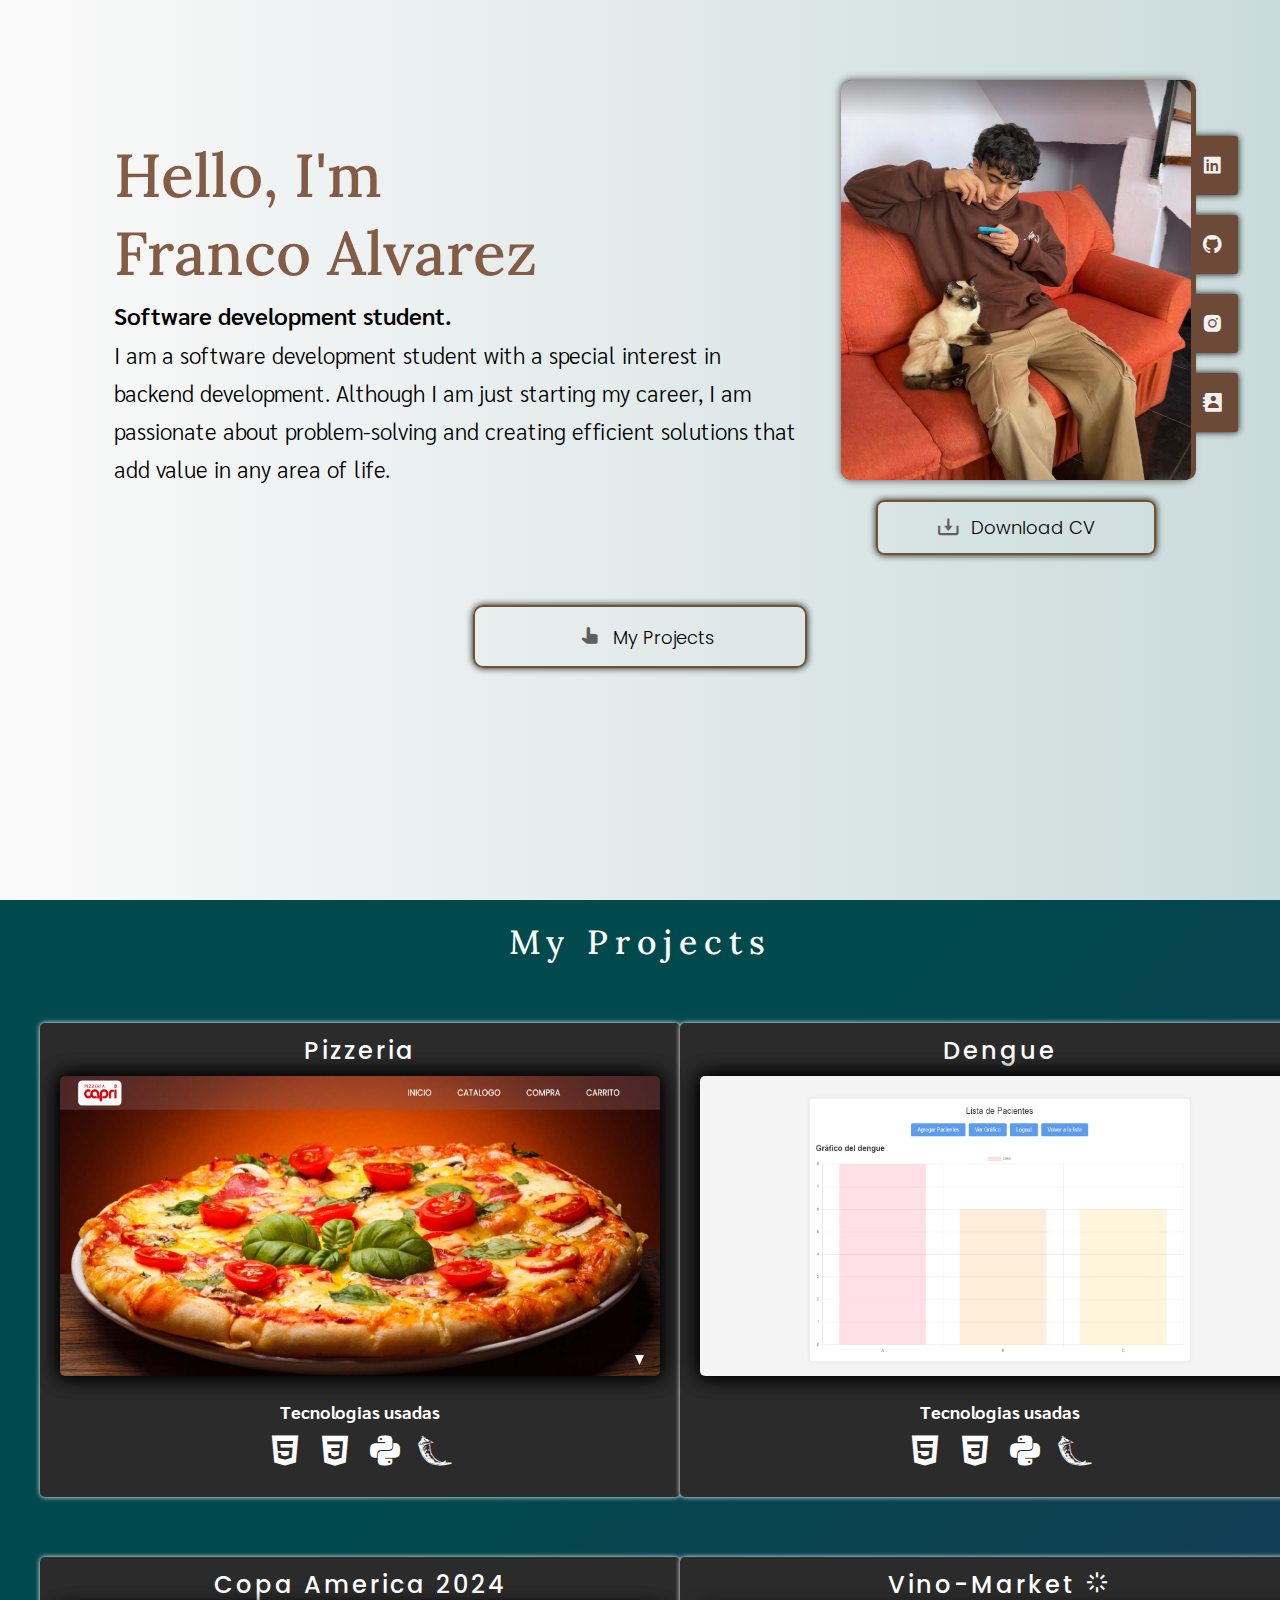
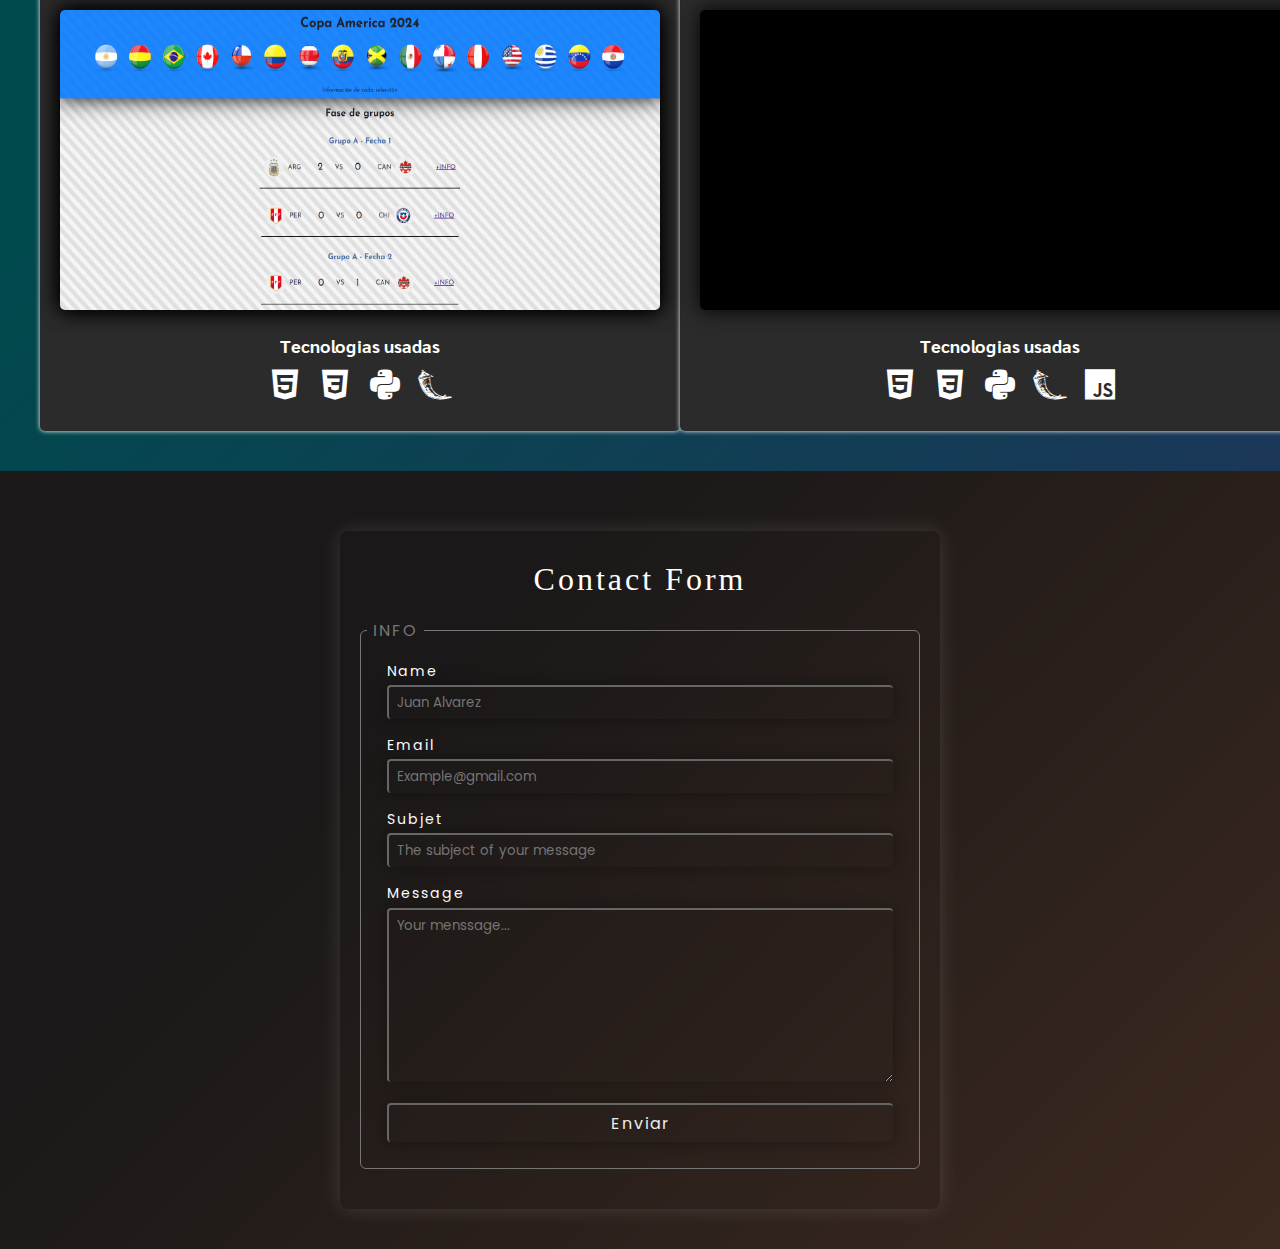
==== commit 44ff06ce: "se hicieron cambios esteticos en el form" ====
--- a/index.html
+++ b/index.html
@@ -20,7 +20,7 @@
             <div class="text--conteiner">
                 <h1>Hello, I'm <br> Franco Alvarez</h1>
                 <h3>Software development student.</h3>
-                <p class="description">Soy estudiante de desarrollo de software con un interés especial en el <b>backend</b>. Aunque estoy comenzando mi carrera, me apasiona la resolución de problemas y la creación de soluciones eficientes que aporten valor en cualquier área de la vida.</p>
+                <p class="description">I am a software development student with a special interest in backend development. Although I am just starting my career, I am passionate about problem-solving and creating efficient solutions that add value in any area of life.</p>
             </div>
             <div class="img-button-conteiner">
             <div class="tooltip" id="tooltip"></div>
@@ -29,9 +29,9 @@
                     <img class="img--principal" src="/img/perfil.png">
                     <div class="social--conteiner">
                         <ul class="social--list">
-                            <li class="social--items" data-tooltip="Mi Linkedin"><a href="https://www.linkedin.com/in/franco-alvarez-b4960522b/" target="_blank"><i class='bx bxl-linkedin-square'></i></li>
-                            <li class="social--items" data-tooltip="Mi Github"><a href="https://github.com/Franco4848" target="_blank"><i class='bx bxl-github'></i></a></li>
-                            <li class="social--items"data-tooltip="Mi Instagram"><a href="https://www.instagram.com/franco.alvarez____/" target="_blank"><i class='bx bxl-instagram-alt'></i></a></li>
+                            <li class="social--items" data-tooltip="Linkedin"><a href="https://www.linkedin.com/in/franco-alvarez-b4960522b/" target="_blank"><i class='bx bxl-linkedin-square'></i></li>
+                            <li class="social--items" data-tooltip="Github"><a href="https://github.com/Franco4848" target="_blank"><i class='bx bxl-github'></i></a></li>
+                            <li class="social--items"data-tooltip="Instagram"><a href="https://www.instagram.com/franco.alvarez____/" target="_blank"><i class='bx bxl-instagram-alt'></i></a></li>
                             <li class="social--items" data-tooltip="Contact Me!"><a href="#contact" ><i class='bx bxs-contact' ></i></a></li>
                         </ul>               
                     </div>
@@ -120,30 +120,30 @@
         </div>
         <div class="boxtres">
         <form action="https://formsubmit.co/francoalvarez4848@gmail.com" method="POST">
-            <h2 id="contact"> Formulario de Contacto</h2>
+            <h2 id="contact">Contact Form</h2>
                 <fieldset>
-                        <legend >INFORMACIÓN</legend>
+                        <legend >INFO</legend>
     
                         <div class="form_input">
-                            <label>Nombre
+                            <label>Name
                                 <input  type="nombre" placeholder="Juan Alvarez" name="name">
                             </label>
                         </div>
     
                         <div class="form_input">
                             <label>Email
-                                <input  type="email" placeholder="Ejemplo@gmail.com" name="email">
+                                <input  type="email" placeholder="Example@gmail.com" name="email">
                             </label>
                         </div>
     
                         <div class="form_input">
-                            <label>Asunto
-                                <input type="text" placeholder="El asunto de tu mensaje" name="Asunto" >
+                            <label>Subjet
+                                <input type="text" placeholder="The subject of your message" name="Asunto" >
                             </label>
                         </div>
                         <div class="form_input">
-                            <label>Mensaje
-                                <textarea  rows="8" placeholder="Deja tu mensaje..." name="messaje"></textarea>
+                            <label>Message
+                                <textarea  rows="8" placeholder="Your menssage..." name="messaje"></textarea>
                             </label>
                         </div>
                         <div class="form_input">
--- a/style.css
+++ b/style.css
@@ -46,7 +46,7 @@
     color: #845c45;
     margin-bottom: 5px;
     font-family: 'Lora';
-    font-weight: 400;
+    font-weight: 500;
     margin-bottom: 7px;
 
 }
--- a/styleform.css
+++ b/styleform.css
@@ -22,6 +22,7 @@
     padding: 10px;
     font-size: 2.0em;
     font-family: 'Lola'; 
+    letter-spacing: 3px;
 
 
 }
@@ -56,6 +57,7 @@
     background: transparent;
     border-radius: 4px;
     color: #eee;
+
 }
 
 option{
@@ -67,6 +69,7 @@
     /* resize: none; para que el tamaño del cuadro se quede de forma predeterminada */
     min-height: 102px;
     max-height: 200px;
+
 }
 
 .relleno{
@@ -77,6 +80,8 @@
 label{
     font-size: 0.88em;
     line-height: 2;
+    letter-spacing: 2px;
+
 }
 
 .checkbox{
@@ -95,6 +100,8 @@
 legend{
     padding: 0 6px;
     color: #777;
+    letter-spacing: 2px;
+
 }
 .send-button{
     font-family: inherit;
@@ -107,4 +114,8 @@
     border: none;
     border-left: 2px solid #666;
     border-top: 2px solid #666;
+    font-size: 16px;
+    letter-spacing: 2px;
+    font-family: 'Poppins';
+    cursor: pointer;
 }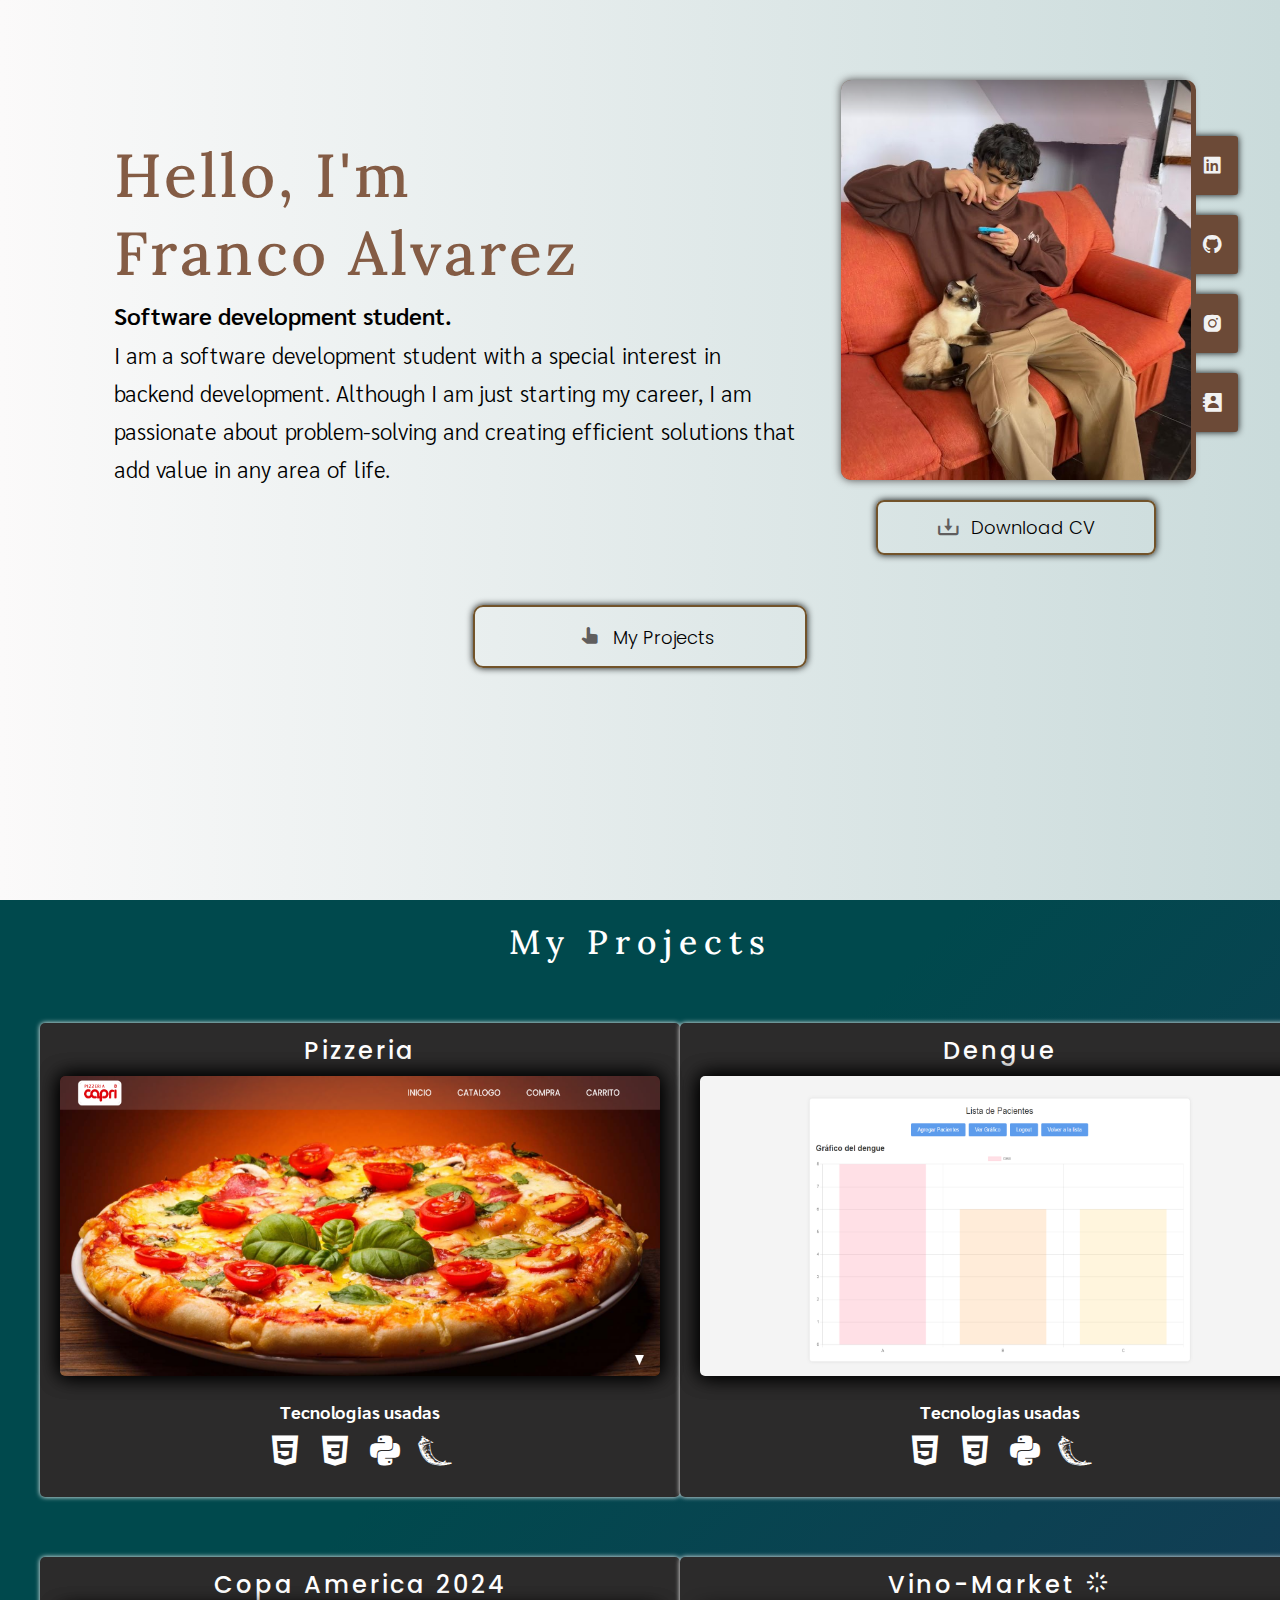
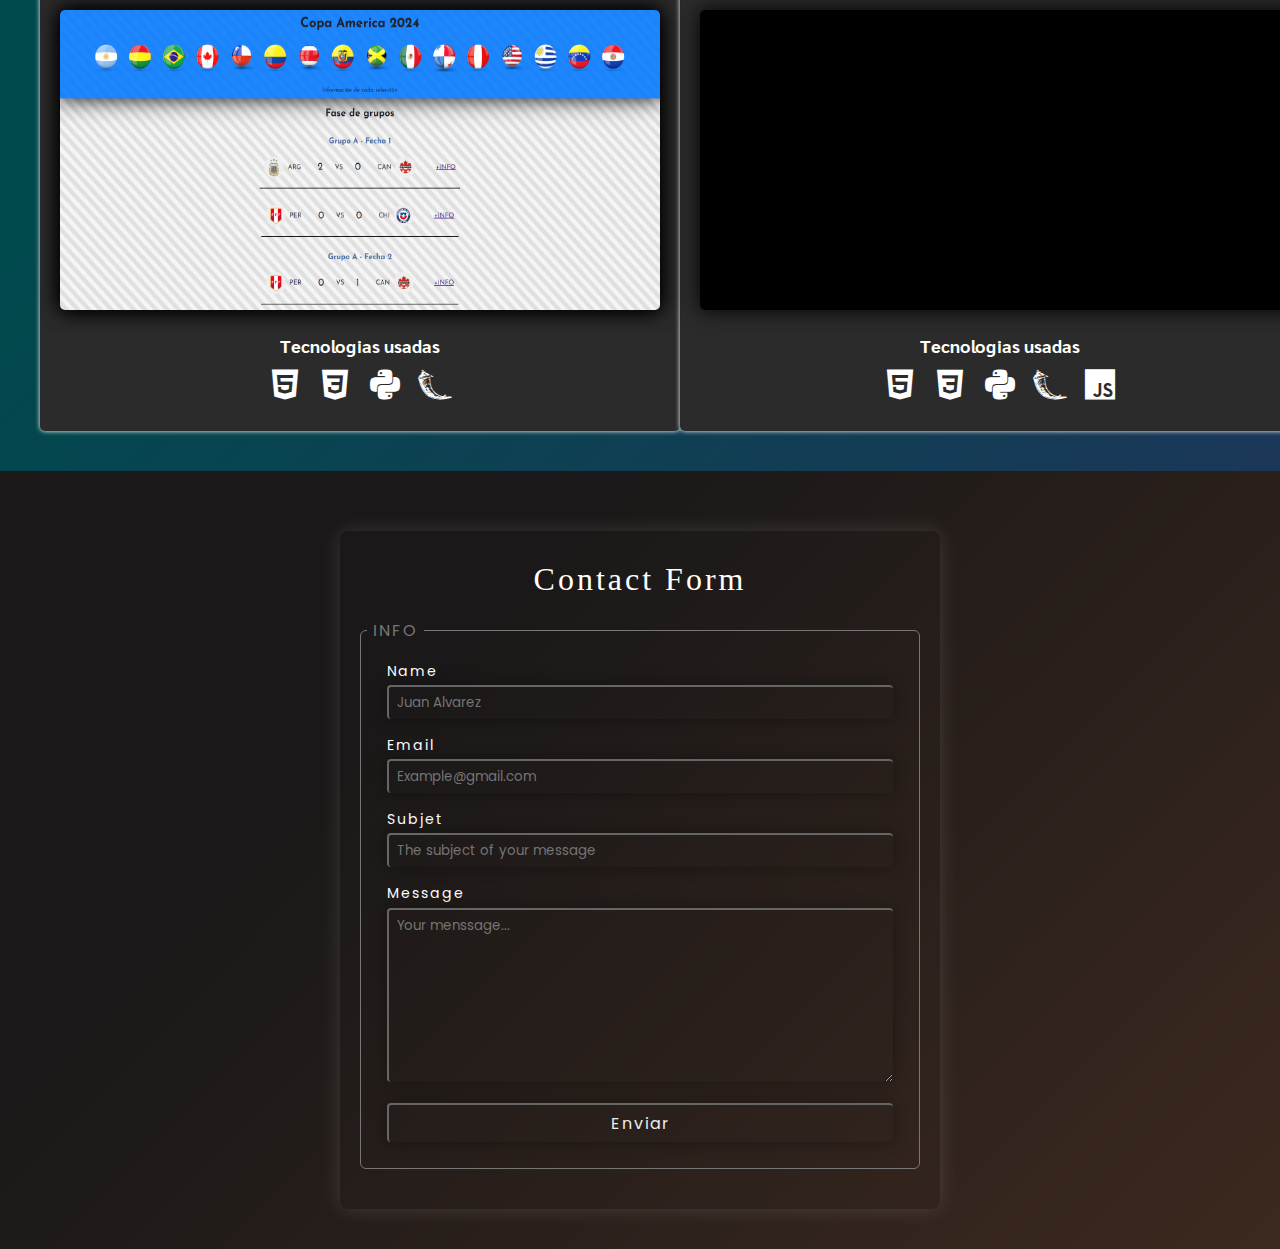
==== commit 9809e2a7: "prueba para imagenes" ====
--- a/index.html
+++ b/index.html
@@ -84,7 +84,7 @@
             <div class="myproject">
                 <h3 class="projectName">Copa America 2024</h3>
                 <a class="projectLink" href="https://github.com/Franco4848/copa_america_2024" target="_blank">
-                    <div class="img--myproject"><img src="/img/coAmericaIndex.png" class="img--myproject"></div>
+                    <div class="img--myproject"><img src="img/coAmericaIndex.png" class="img--myproject"></div>
                 </a>
                 <div class="tecnologies">
                     <h4 class="title--tecnologies">Tecnologias usadas</h4>
--- a/style.css
+++ b/style.css
@@ -48,6 +48,8 @@
     font-family: 'Lora';
     font-weight: 500;
     margin-bottom: 7px;
+    letter-spacing: 3px;
+
 
 }
 h3{
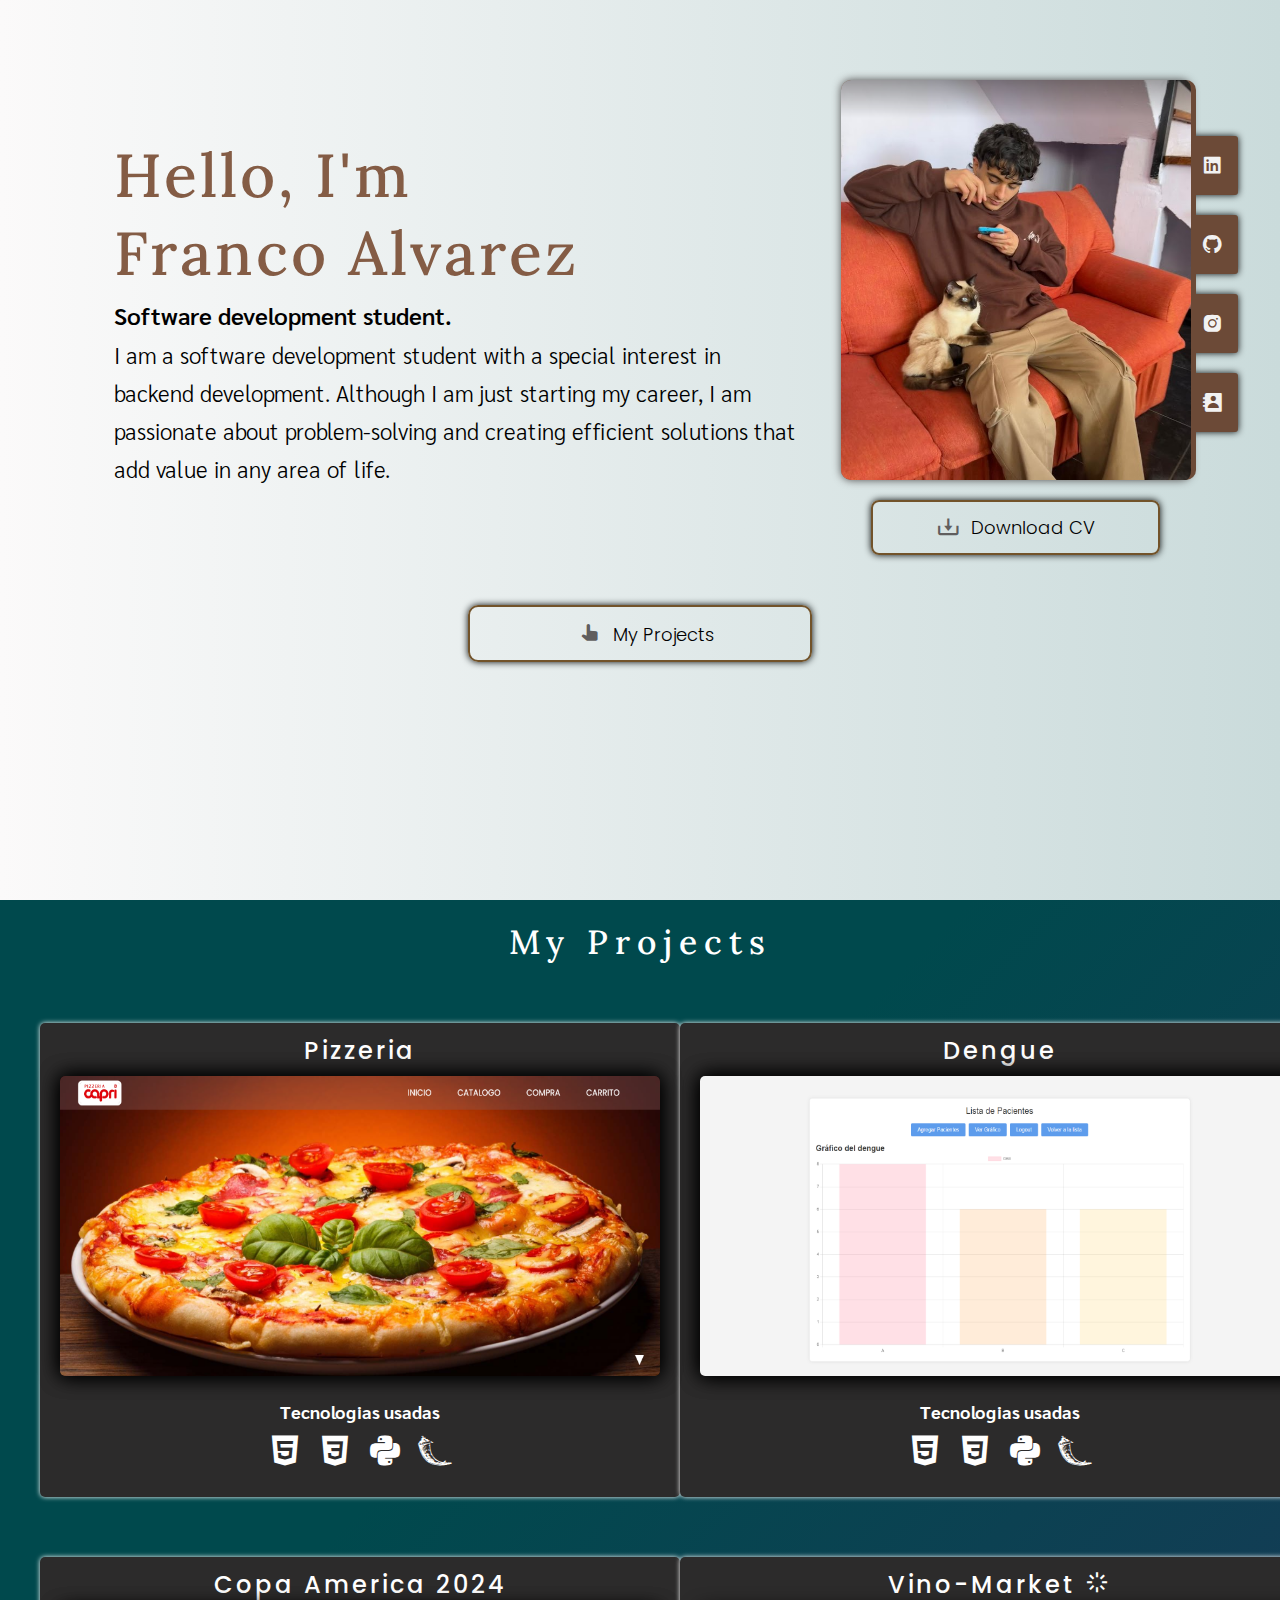
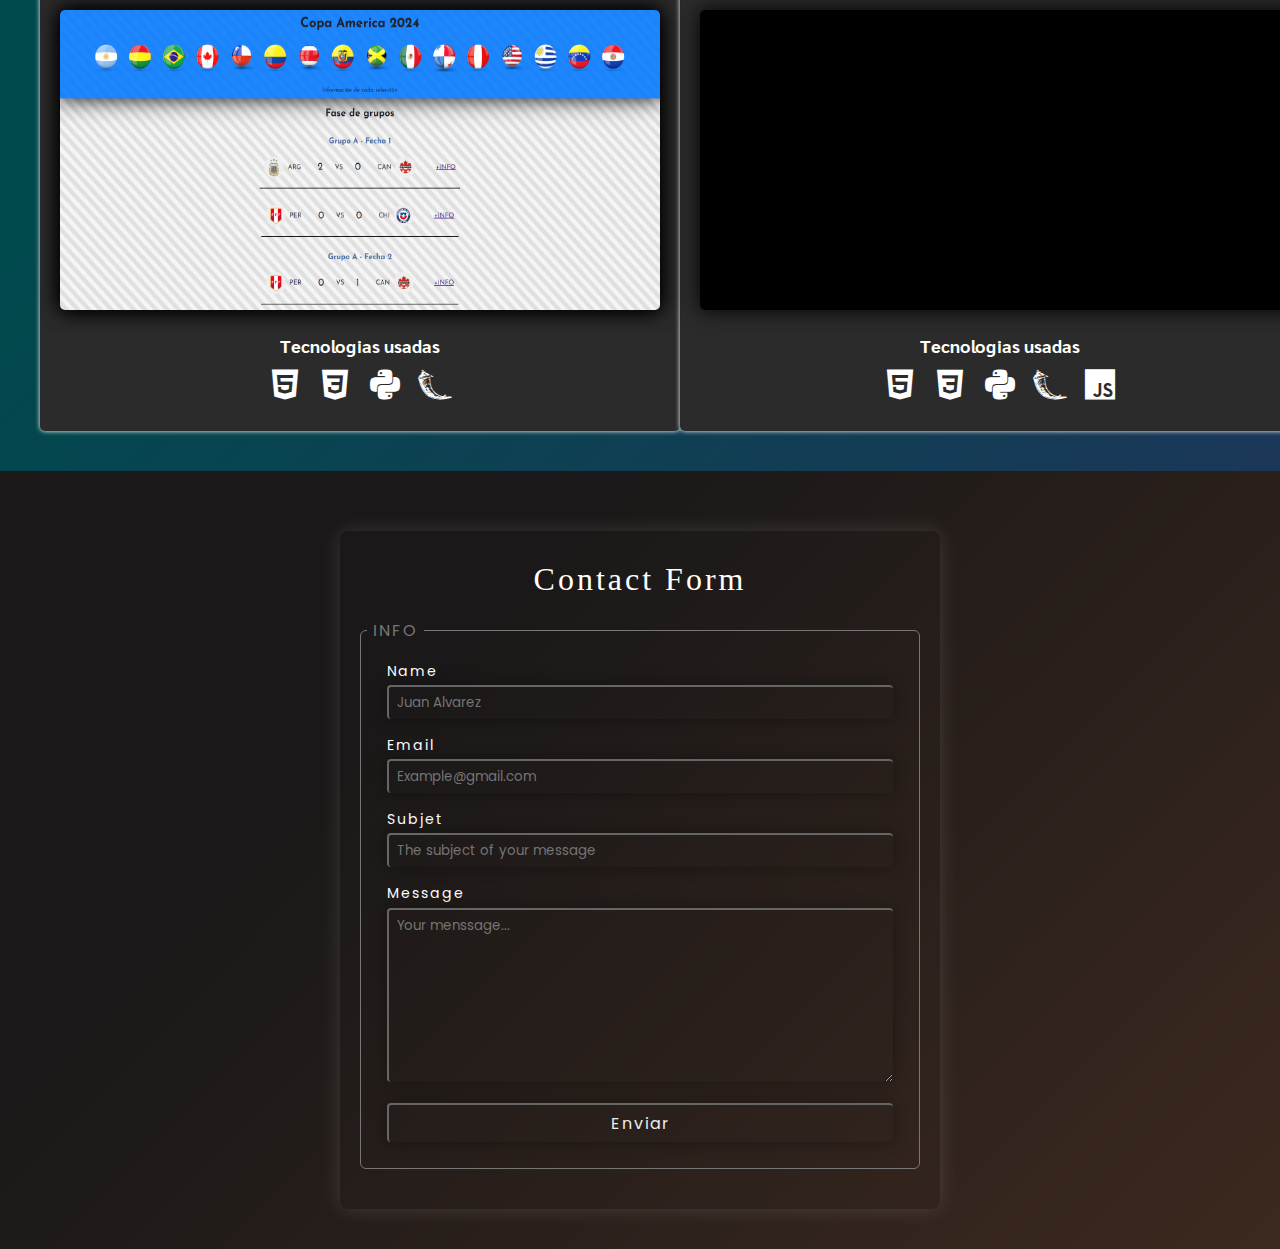
==== commit f886a7fa: "se agrego cv para descargar" ====
--- a/index.html
+++ b/index.html
@@ -26,7 +26,7 @@
             <div class="tooltip" id="tooltip"></div>
 
                 <div class="img--conteiner">
-                    <img class="img--principal" src="/img/perfil.png">
+                    <img class="img--principal" src="img/perfil.png">
                     <div class="social--conteiner">
                         <ul class="social--list">
                             <li class="social--items" data-tooltip="Linkedin"><a href="https://www.linkedin.com/in/franco-alvarez-b4960522b/" target="_blank"><i class='bx bxl-linkedin-square'></i></li>
@@ -36,7 +36,7 @@
                         </ul>               
                     </div>
                 </div>
-                <button class="downloadcv"><i class='bx bx-download'></i>Download CV</button>
+                <a class="downloadcv"  href="001_Franco_AlvarezSolis_CV.pdf"  target="_blank" download="001_Franco_AlvarezSolis_CV"><i class='bx bx-download'></i>Download CV</a>
             </div>
         </div>
 
@@ -53,7 +53,7 @@
                 <h3 class="projectName">Pizzeria</h3>
                 
                 <a class="projectLink" href="https://github.com/Franco4848/tpPizzeria" target="_blank">
-                    <div class="img--myproject"><img src="/img/pizzeria-index.png" class="img--myproject"></div>
+                    <div class="img--myproject"><img src="img/pizzeria-index.png" class="img--myproject"></div>
                 </a>
 
                 <div class="tecnologies">
@@ -68,7 +68,7 @@
             <div class="myproject">
                 <h3 class="projectName">Dengue</h3>
                 <a class="projectLink" href="https://github.com/Franco4848/control_dengue" target="_blank">
-                    <div class="img--myproject"><img src="/img/dengue_resized.png" class="img--myproject"></div>
+                    <div class="img--myproject"><img src="img/dengue_resized.png" class="img--myproject"></div>
                 </a>
                 <div class="tecnologies">
                     <h4 class="title--tecnologies">Tecnologias usadas</h4>
@@ -101,7 +101,7 @@
                 <a class="projectLink" href="https://github.com/Franco4848/ProyectoFinal" target="_blank">
                     <div class="img--myproject">
                         <video width="100%" height="100%"  autoplay loop>
-                            <source src="/img/loading.mp4" type="video/mp4">
+                            <source src="img/loading.mp4" type="video/mp4">
                             Tu navegador no soporta la etiqueta video.
                         </video>
                 </iframe>
--- a/style.css
+++ b/style.css
@@ -116,8 +116,11 @@
     transition: background-color 0.3s ease, color 0.3s ease;
     font-family: 'Poppins';
     font-weight: 300;
-    width: 80%;
+    text-decoration: none;
+    color: #000;
+    width: 70%;
     box-shadow: 0 0 7px #090c0c;
+
 
 
 }
@@ -183,7 +186,7 @@
 .button--projects{
     display: flex;
     color: #000;
-    padding: 15px;
+    padding: 12px 20px;
     width: 300px;
     margin: auto;
     border-radius: 10px;
